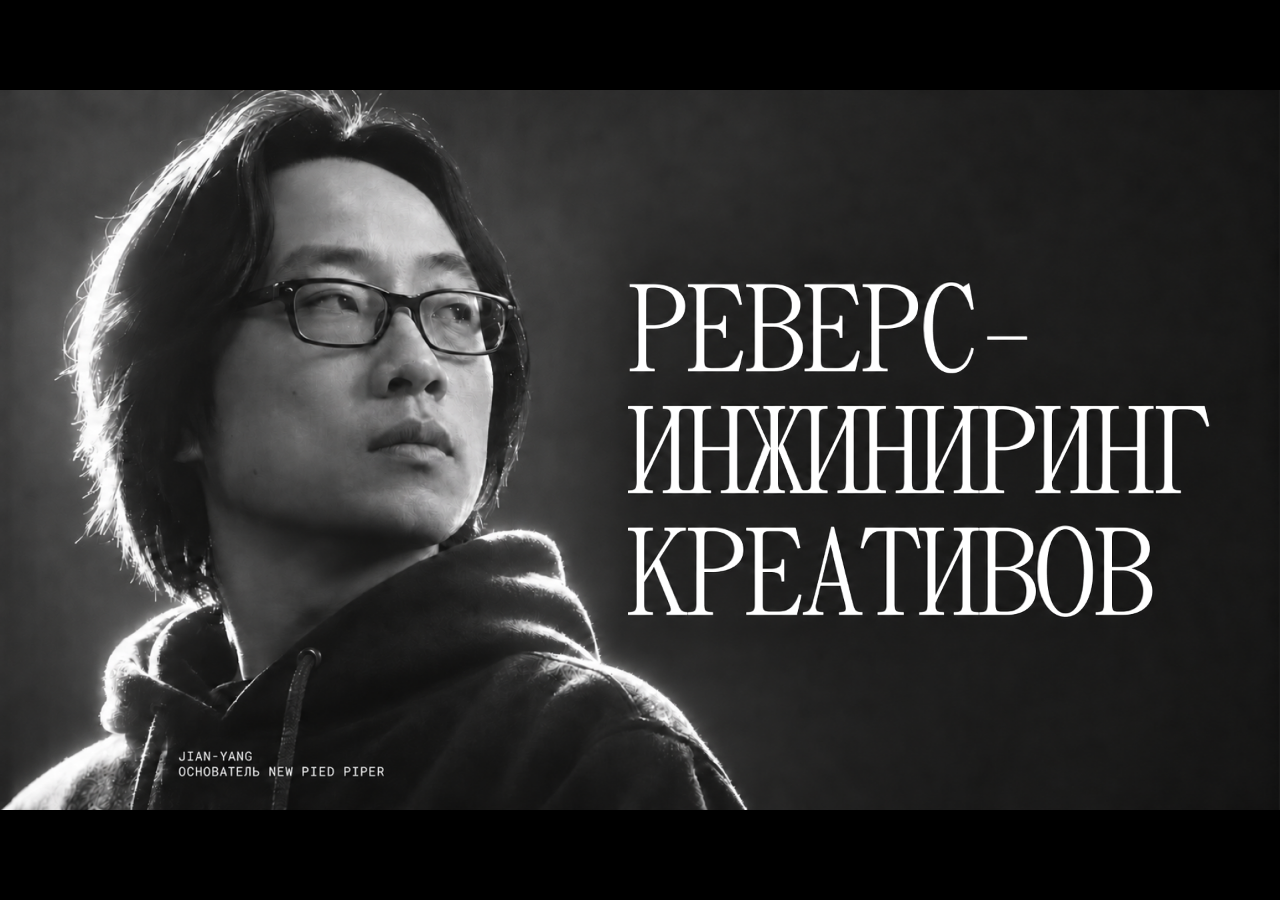
==== index.html @ 2f1d5220 "Publish Citydrive presentation" ====
<!doctype html>
<html lang="ru">
<head>
  <meta charset="utf-8">
  <meta name="viewport" content="width=device-width, initial-scale=1">
  <title>Реверс-инжиниринг креативов</title>
  <link rel="icon" href="data:,">
  <link rel="stylesheet" href="presentation.css?v=25">
  <link rel="stylesheet" href="intro.css?v=13">
  <link rel="stylesheet" href="assets/slide-10/vin-preview.css?v=5">
  <script defer src="slides.js?v=34"></script>
  <script defer src="assets/slide-10/gsap.min.js"></script>
  <script defer src="assets/slide-10/number-help-scene.js"></script>
  <script defer src="assets/slide-10/vin-preview.js?v=3"></script>
  <script defer src="assets/airbnb-storyboard/storyboard.js"></script>
  <script defer src="intro.js?v=9"></script>
  <script defer src="presentation.js?v=11"></script>
</head>
<body>
  <main id="presentation" aria-label="Презентация">
    <div id="frame">
      <section id="slide" aria-label="Слайд" tabindex="-1">
        <div id="camera">
          <img id="poster" alt="" draggable="false">
          <div id="media"></div>
          <div id="links"></div>
          <div id="build-content"></div>
        </div>
      </section>
    </div>
  </main>
  <template id="intro-badge-slide">
    <img class="intro-badge" src="assets/slide-02/badge.png" alt="Бейдж Никиты Мосолова" width="850" height="1080" draggable="false">
    <div class="intro-photo">
      <img src="assets/slide-02/zoomlion-exhibition.png" alt="Экскаватор Zoomlion на выставке" width="1138" height="817" draggable="false">
    </div>
  </template>
  <template id="intro-tools-slide">
    <div class="intro-tools">
      <button class="intro-tool intro-tool-stiletto" type="button" aria-label="Прокрутить иконку Stiletto">
        <span class="intro-tool-view" aria-hidden="true"><span class="intro-tool-art"></span></span>
        <span class="intro-tool-label">STILETTO</span>
      </button>
      <button class="intro-tool intro-tool-editor" type="button" aria-label="Прокрутить иконку Avito Editor">
        <span class="intro-tool-view" aria-hidden="true"><span class="intro-tool-art"></span></span>
        <span class="intro-tool-label">AVITO EDITOR</span>
      </button>
      <button class="intro-tool intro-tool-remark" type="button" aria-label="Прокрутить иконку Remark">
        <span class="intro-tool-view" aria-hidden="true"><span class="intro-tool-art"></span></span>
        <span class="intro-tool-label">REMARK</span>
      </button>
      <button class="intro-tool intro-tool-mayonnaise" type="button" aria-label="Прокрутить иконку «Майонез»">
        <span class="intro-tool-view" aria-hidden="true"><span class="intro-tool-art"></span></span>
        <span class="intro-tool-label">МАЙОНЕЗ</span>
      </button>
    </div>
  </template>
  <template id="intro-recording-slide">
    <div class="intro-window">
      <div class="intro-window-bar" aria-hidden="true"></div>
      <video class="intro-recording" muted playsinline preload="auto" disablepictureinpicture aria-hidden="true"></video>
    </div>
  </template>
  <template id="intro-parts-slide">
    <div class="intro-window">
      <div class="intro-window-bar" aria-hidden="true"></div>
      <div class="intro-parts-scroll" tabindex="0" role="region" aria-label="Разборка экскаватора при прокрутке">
        <div class="intro-parts-stage">
          <header class="intro-parts-copy">
            <div class="intro-comtrans-logo" role="img" aria-label="Авито Спецтехника">
              <img class="intro-avito-mark" src="assets/slide-05/avito-mark.svg" alt="">
              <div>
                <img class="intro-avito-word" src="assets/slide-05/avito-word.svg" alt="">
                <img class="intro-comtrans-word" src="assets/slide-05/comtrans-word.svg" alt="">
              </div>
            </div>
            <h1>Разбираем<br>по&nbsp;винтикам</h1>
            <p>Чтобы найти отличные и&nbsp;хорошие<br>модели спецтехники</p>
          </header>
          <div class="intro-parts-frames">
            <img src="assets/slide-05/frames/000.webp" alt="" draggable="false">
            <canvas aria-hidden="true"></canvas>
          </div>
        </div>
        <section class="intro-parts-details" aria-labelledby="intro-parts-details-title">
          <h2 id="intro-parts-details-title">Что внутри оценки</h2>
          <div class="intro-parts-cards">
            <article>
              <span class="intro-parts-icon"><img src="assets/slide-05/reliability.svg" alt=""></span>
              <h3>Надёжность и&nbsp;ресурс</h3>
              <p>Ресурс узлов, наработка между отказами, дефекты и&nbsp;отзывные кампании</p>
            </article>
            <article>
              <span class="intro-parts-icon"><img src="assets/slide-05/technology.svg" alt=""></span>
              <h3>Технологии и&nbsp;оснащение</h3>
              <p>Мониторинг, диагностика, онлайн-каталоги и&nbsp;цифровые сервисы</p>
            </article>
            <article>
              <span class="intro-parts-icon"><img src="assets/slide-05/service.svg" alt=""></span>
              <h3>Сервис и&nbsp;запчасти</h3>
              <p>Гарантия, сервисные точки, сроки поставки расходников и&nbsp;ключевых узлов</p>
            </article>
          </div>
        </section>
      </div>
    </div>
  </template>
  <template id="truck-magic-transition">
    <div class="truck-magic" data-slide-transition aria-hidden="true">
      <img class="truck-magic-before" data-transition-before alt="">
      <div class="truck-magic-flash"></div>
      <div class="truck-magic-glow"></div>
      <svg class="truck-magic-sky" viewBox="0 0 1920 1080" fill="none">
        <defs>
          <mask id="truck-rainbow-mask" maskUnits="userSpaceOnUse" x="-128" y="0" width="2300" height="1080">
            <path class="truck-magic-draw" d="M-120 706C383 162 1253 4 2010 309" pathLength="1" stroke="#fff" stroke-width="108"/>
          </mask>
          <path id="truck-magic-star" d="M0-18Q2-3 18 0Q2 3 0 18Q-2 3-18 0Q-2-3 0-18Z" fill="currentColor"/>
          <path id="truck-magic-confetti" d="M-4-12Q3-8 6-9L4 12Q-2 10-6 11Z" fill="currentColor"/>
          <g id="truck-magic-bug">
            <ellipse cy="2" rx="10" ry="13" fill="#f32b56" stroke="#fda2b0" stroke-width="1.4"/>
            <path d="M-6-9a6 6 0 0 1 12 0m-6 0v24" stroke="#241326" stroke-width="2" fill="#241326"/>
            <path d="M-5-1h.1m9 0h.1m-8 6h.1m7 0h.1m-6 5h.1m5 0h.1" stroke="#241326" stroke-width="3" stroke-linecap="round"/>
          </g>
        </defs>
        <g class="truck-magic-ribbon" mask="url(#truck-rainbow-mask)" stroke-width="12">
          <path d="M-120 680C383 136 1253 -22 2010 283" stroke="#ff6696"/>
          <path d="M-120 689C383 145 1253 -13 2010 292" stroke="#ffab61"/>
          <path d="M-120 698C383 154 1253 -4 2010 301" stroke="#ffe78c"/>
          <path d="M-120 707C383 163 1253 5 2010 310" stroke="#9defa1"/>
          <path d="M-120 716C383 172 1253 14 2010 319" stroke="#78d9ff"/>
          <path d="M-120 725C383 181 1253 23 2010 328" stroke="#a8a4ff"/>
          <path d="M-120 734C383 190 1253 32 2010 337" stroke="#e3a3fc"/>
        </g>
        <g class="truck-magic-pony">
          <g transform="scale(1.55)">
          <path d="M-22 2Q-50-14-42 7Q-35 20-23 13" stroke="#a999ff" stroke-width="8" stroke-linecap="round"/>
          <path d="M-21 19l-8 15m20-16 2 15m15-17 13 15m0-16 15 8" stroke="#f6daff" stroke-width="6" stroke-linecap="round"/>
          <path d="M-28 5Q-25-8-8-7L6-8 12-22 12-36 21-28 29-29 42-16 38-8 24-9 19 10Q11 25-11 23Q-29 21-28 5Z" fill="#f6daff"/>
          <path d="M15-27Q3-27 3-12Q6-11-3-2Q10-4 12-16Z" fill="#a999ff"/>
          <circle cx="28" cy="-20" r="2.5" fill="#493256"/>
          </g>
        </g>
        <g class="truck-magic-particles"></g>
      </svg>
    </div>
  </template>
  <template id="meme-transition">
    <div class="meme-transition" data-slide-transition aria-hidden="true">
      <img class="meme-transition-before" data-transition-before alt="">
      <div class="meme-transition-flare"></div>
      <div class="meme-transition-stickers"></div>
    </div>
  </template>
  <template id="strike-transition">
    <div class="strike-transition" data-slide-transition aria-hidden="true">
      <img class="strike-transition-before" data-transition-before alt="">
    </div>
  </template>
  <template id="cover-credit-slide">
    <div class="cover-credit-punctuation" aria-hidden="true"></div>
  </template>
  <template id="reverse-engineering-slide">
    <section class="reverse-engineering">
      <h1>Реверс-<br>инжиниринг</h1>
      <p class="reverse-engineering-term"><span class="typographic-symbol">[</span>Обратная разработка<span class="typographic-symbol">]</span></p>
      <p>Разбор готового решения для&nbsp;понимания<br>его устройства и&nbsp;принципов работы</p>
    </section>
  </template>
  <template id="outsourcing-highlight-slide">
    <h1 class="outsourcing-highlight">
      <span>Не&nbsp;передавайте<br>мышление</span>
      <strong>на&nbsp;аутсорс</strong>
    </h1>
  </template>
  <template id="look-with-your-eyes-slide">
    <section class="eye-gaze">
      <h1>Ищите глазами</h1>
      <div class="eye-gaze-pair" aria-hidden="true">
        <div class="eye-gaze-eye"><span class="eye-gaze-iris"></span></div>
        <div class="eye-gaze-eye"><span class="eye-gaze-iris"></span></div>
      </div>
    </section>
  </template>
  <template id="mcp-breakdown-slide">
    <dl class="breakdown-copy mcp-breakdown-copy">
      <div>
        <dt>Поворот</dt>
        <dd>Белая карточка профиля разворачивается вокруг вертикальной оси, открывая цветную сторону.</dd>
      </div>
      <div>
        <dt>Перелив</dt>
        <dd>По&nbsp;цветной стороне проходит голографический блик. Под&nbsp;ним проступает защитный узор, а&nbsp;портрет меняет оттенок.</dd>
      </div>
      <div>
        <dt>Сдвиг</dt>
        <dd>По&nbsp;нажатию открывается экран проверки, и&nbsp;бейдж становится большой карточкой в&nbsp;верхней части экрана.</dd>
      </div>
      <div>
        <dt>Плавная смена текста</dt>
        <dd>Список под&nbsp;карточкой размывается и&nbsp;исчезает. На&nbsp;его месте появляется пояснение о&nbsp;проверке личности.</dd>
      </div>
      <div>
        <dt>Параллакс</dt>
        <dd>При&nbsp;наклоне карты блик смещается по&nbsp;её поверхности. За&nbsp;счёт этого карта выглядит объёмной.</dd>
      </div>
      <div>
        <dt>Характер движения</dt>
        <dd>По&nbsp;оценке 60fps, движение замедляется к&nbsp;концу и&nbsp;слегка пружинит. В&nbsp;описании также сказано, что карта реагирует на&nbsp;наклон телефона. По&nbsp;записи видно движение, а&nbsp;его связь с&nbsp;гироскопом не&nbsp;подтверждена.</dd>
      </div>
    </dl>
    <figure class="mcp-breakdown-preview">
      <video src="assets/ideas-references/airbnb-verification.mp4" poster="assets/ideas-references/airbnb-verification-poster.jpg"
        width="800" height="800" muted playsinline preload="auto" disablepictureinpicture aria-label="Анимация карточки верификации Airbnb"></video>
      <figcaption>MCP</figcaption>
    </figure>
  </template>
  <template id="airbnb-storyboard-slide">
    <section class="frame-storyboard" aria-label="Покадровый разбор переворота карточки Airbnb">
      <div class="frame-storyboard-scroll" tabindex="0">
        <div class="frame-storyboard-surface">
          <img src="assets/airbnb-storyboard/overview.png" width="1704" height="1390"
            alt="20 ключевых кадров в трёх разделах: переворот и смена текста, два прохода голографии, возврат в профиль">
        </div>
      </div>
      <dialog class="frame-detail" aria-labelledby="frame-detail-title">
        <div class="frame-detail-card">
          <img alt="Крупный план выбранного кадра" width="960" height="960">
          <div class="frame-detail-copy">
            <p class="frame-detail-stage"></p>
            <p class="frame-detail-timing"></p>
            <h2 id="frame-detail-title"></h2>
          </div>
          <button type="button" aria-label="Закрыть кадр" autofocus>×</button>
        </div>
      </dialog>
    </section>
  </template>
  <template id="reference-takeaway-slide">
    <section class="reference-takeaway">
      <h1>Codex не&nbsp;понимает,<br>что тебе нужно</h1>
      <p>Нерелевантные примеры из&nbsp;Mobbin<br>при&nbsp;поиске рефов</p>
    </section>
  </template>
  <template id="pinned-context-transfer-slide">
    <div class="pinned-transfer" role="img" aria-label="Файл context.md переносится из рабочих задач Авито в Анимашки">
      <span class="pinned-transfer-origin" aria-hidden="true"></span>
      <span class="pinned-transfer-target" aria-hidden="true"></span>
      <span class="pinned-transfer-flight" aria-hidden="true"><i></i>context.md</span>
      <span class="pinned-transfer-file" aria-hidden="true"><i></i>context.md</span>
    </div>
  </template>
  <template id="context-pillars-slide">
    <div class="context-pillars">
      <section class="context-pillar" data-reveal-step="1" hidden style="--pillar-x: -224px; --pillar-y: 307px; --crop-width: 688px; --sprite-size: 1680px; --sprite-x: 0px; --label-x: 43px; --label-y: 340px; --label-width: 327px; --impact-x: 204px; --stone-color: #a5c2b0">
        <div class="context-pillar-art">
          <div class="context-pillar-crop"><img src="assets/context-pillars/columns.png" alt=""></div>
          <h2>Что<br>делаем</h2>
        </div>
        <div class="context-pillar-debris" aria-hidden="true"></div>
      </section>
      <section class="context-pillar" data-reveal-step="2" hidden style="--pillar-x: 343px; --pillar-y: 0px; --crop-width: 413px; --sprite-size: 1970px; --sprite-x: -1243px; --label-x: 343px; --label-y: 124px; --label-width: 413px; --impact-x: 548px; --stone-color: #91b9d6">
        <div class="context-pillar-art">
          <div class="context-pillar-crop"><img src="assets/context-pillars/columns.png" alt=""></div>
          <h2>Сценарий</h2>
        </div>
        <div class="context-pillar-debris" aria-hidden="true"></div>
      </section>
      <section class="context-pillar" data-reveal-step="3" hidden style="--pillar-x: 674px; --pillar-y: 232px; --crop-width: 453px; --sprite-size: 1696px; --sprite-x: -622px; --label-x: 722px; --label-y: 234px; --label-width: 449px; --impact-x: 944px; --stone-color: #abadb3">
        <div class="context-pillar-art">
          <div class="context-pillar-crop"><img src="assets/context-pillars/columns.png" alt=""></div>
          <h2>Зачем</h2>
        </div>
        <div class="context-pillar-debris" aria-hidden="true"></div>
      </section>
      <section class="context-pillar" data-reveal-step="4" hidden style="--pillar-x: 1180px; --pillar-y: 31px; --crop-width: 413px; --sprite-size: 1970px; --sprite-x: -1243px; --label-x: 1171px; --label-y: 155px; --label-width: 449px; --impact-x: 1384px; --stone-color: #91b9d6">
        <div class="context-pillar-art">
          <div class="context-pillar-crop"><img src="assets/context-pillars/columns.png" alt=""></div>
          <h2>Для кого</h2>
        </div>
        <div class="context-pillar-debris" aria-hidden="true"></div>
      </section>
      <section class="context-pillar" data-reveal-step="5" hidden style="--pillar-x: 1276px; --pillar-y: 400px; --crop-width: 688px; --sprite-size: 1680px; --sprite-x: 0px; --label-x: 1543px; --label-y: 489px; --label-width: 327px; --impact-x: 1700px; --stone-color: #a5c2b0">
        <div class="context-pillar-art">
          <div class="context-pillar-crop"><img src="assets/context-pillars/columns.png" alt=""></div>
          <h2 class="context-pillar-long-label">Ограничения</h2>
        </div>
        <div class="context-pillar-debris" aria-hidden="true"></div>
      </section>
    </div>
  </template>
  <template id="idea-pillars-slide">
    <div class="context-pillars">
      <section class="context-pillar" data-reveal-step="1" hidden style="--pillar-x: -184px; --pillar-y: 307px; --crop-width: 688px; --sprite-size: 1680px; --sprite-x: 0px; --label-x: 24px; --label-y: 328px; --label-width: 432px; --impact-x: 240px; --stone-color: #a5c2b0">
        <div class="context-pillar-art">
          <div class="context-pillar-crop"><img src="assets/context-pillars/columns.png" alt=""></div>
          <h2>Главная<br>идея</h2>
        </div>
        <div class="context-pillar-debris" aria-hidden="true"></div>
      </section>
      <section class="context-pillar" data-reveal-step="2" hidden style="--pillar-x: 516px; --pillar-y: 95px; --crop-width: 413px; --sprite-size: 1970px; --sprite-x: -1243px; --label-x: 504px; --label-y: 128px; --label-width: 432px; --impact-x: 720px; --stone-color: #91b9d6">
        <div class="context-pillar-art">
          <div class="context-pillar-crop"><img src="assets/context-pillars/columns.png" alt=""></div>
          <h2>Место<br>и&nbsp;сценарий</h2>
        </div>
        <div class="context-pillar-debris" aria-hidden="true"></div>
      </section>
      <section class="context-pillar" data-reveal-step="3" hidden style="--pillar-x: 926px; --pillar-y: 296px; --crop-width: 453px; --sprite-size: 1696px; --sprite-x: -622px; --label-x: 984px; --label-y: 220px; --label-width: 432px; --impact-x: 1200px; --stone-color: #abadb3">
        <div class="context-pillar-art">
          <div class="context-pillar-crop"><img src="assets/context-pillars/columns.png" alt=""></div>
          <h2>Визуальная<br>метафора</h2>
        </div>
        <div class="context-pillar-debris" aria-hidden="true"></div>
      </section>
      <section class="context-pillar" data-reveal-step="4" hidden style="--pillar-x: 1256px; --pillar-y: 110px; --crop-width: 688px; --sprite-size: 1680px; --sprite-x: 0px; --label-x: 1464px; --label-y: 196px; --label-width: 432px; --impact-x: 1680px; --stone-color: #a5c2b0">
        <div class="context-pillar-art">
          <div class="context-pillar-crop"><img src="assets/context-pillars/columns.png" alt=""></div>
          <h2>Где искать</h2>
        </div>
        <div class="context-pillar-debris" aria-hidden="true"></div>
      </section>
    </div>
  </template>
  <template id="approach-slide">
    <div class="approach">
      <div class="approach-line" aria-hidden="true"></div>
      <ol class="approach-steps">
        <li>
          <h2>Контекст</h2>
          <p>Понять задачу автора, аудиторию и&nbsp;условия</p>
        </li>
        <li>
          <h2>Приём</h2>
          <p>Разобрать устройство решения и&nbsp;связи между&nbsp;частями</p>
        </li>
        <li>
          <h2>Переосмысление</h2>
          <p>Применить приём к&nbsp;своей задаче и&nbsp;добавить свой смысл</p>
        </li>
        <li>
          <h2>Сборка</h2>
          <p>Собрать свою версию и&nbsp;проверить результат</p>
        </li>
      </ol>
      <img class="approach-car" src="assets/slide-09/byd.png" alt="Красный BYD F3" width="665" height="443" draggable="false">
    </div>
  </template>
  <template id="creative-letter-slide">
    <h1 class="creative-letter-title" aria-label="Реверс-инжиниринг креативов">
      <span class="creative-letter-lead" aria-hidden="true">Реверс-инжиниринг</span>
      <span class="creative-letter-word" aria-hidden="true">
        <span class="creative-letter" style="--index: 0; --accent: #baa4f1"><span class="creative-letter-turn" data-letter="К"></span></span>
        <span class="creative-letter" style="--index: 1; --accent: #9addf0"><span class="creative-letter-turn" data-letter="Р"></span></span>
        <span class="creative-letter" style="--index: 2; --accent: #f4eddf"><span class="creative-letter-turn" data-letter="Е"></span></span>
        <span class="creative-letter" style="--index: 3; --accent: #f69b8e"><span class="creative-letter-turn" data-letter="А"></span></span>
        <span class="creative-letter" style="--index: 4; --accent: #cbdbab"><span class="creative-letter-turn" data-letter="Т"></span></span>
        <span class="creative-letter" style="--index: 5; --accent: #c0aaf3"><span class="creative-letter-turn" data-letter="И"></span></span>
        <span class="creative-letter" style="--index: 6; --accent: #7be1e1"><span class="creative-letter-turn" data-letter="В"></span></span>
        <span class="creative-letter" style="--index: 7; --accent: #f5d5a5"><span class="creative-letter-turn" data-letter="О"></span></span>
        <span class="creative-letter" style="--index: 8; --accent: #f487a4"><span class="creative-letter-turn" data-letter="В"></span></span>
      </span>
    </h1>
  </template>
  <template id="animation-flow-slide">
    <div class="animation-flow">
      <div class="approach-line flow-line-top" aria-hidden="true"></div>
      <ol class="approach-steps flow-top">
        <li><h2>Контекст</h2><p>Передаём задачу, материалы, ТТ<br>и&nbsp;место в&nbsp;сценарии</p></li>
        <li><h2>Идея и рефы</h2><p>Определяем главную мысль и&nbsp;ищем метафору,<br>которая её передаст</p></li>
        <li><h2>Визуализация</h2><p>Разбираем движение, выбираем приёмы и&nbsp;собираем превью</p></li>
      </ol>
      <div class="approach-line flow-line-bottom" aria-hidden="true"></div>
      <ol class="approach-steps flow-bottom" start="4">
        <li><h2>Итерации</h2><p>Называем вещи своими именами при&nbsp;правках</p></li>
        <li><h2>Передача в разработку</h2><p>Готовим нужный формат,<br>проверяем и&nbsp;заливаем</p></li>
      </ol>
      <div class="flow-vin-slot" data-vin-slot></div>
    </div>
  </template>
  <template id="vin-comparison-slide">
    <div class="vin-comparison">
      <div class="vin-comparison-panel vin-comparison-reference">
        <video src="assets/vin-comparison/reference.mp4" poster="assets/vin-comparison/reference-poster.jpg" muted playsinline preload="auto" disablepictureinpicture aria-label="Референс с 60fps, активация карты"></video>
        <button class="vin-comparison-replay" type="button" data-comparison-replay="reference" aria-label="Повторить референс"></button>
      </div>
      <div class="vin-comparison-panel vin-comparison-rebuild">
        <button class="vin-comparison-replay" type="button" data-comparison-replay="vin" aria-label="Повторить VIN-анимацию"></button>
        <div class="vin-comparison-vin" data-vin-slot>
          <img class="vin-comparison-still" src="assets/vin-comparison/rebuild-still.png" alt="Мокап интерфейса «Где найти номер»">
        </div>
      </div>
      <p class="vin-comparison-label vin-comparison-label-reference">Реф</p>
      <p class="vin-comparison-label vin-comparison-label-rebuild">Реверс-пересборка</p>
    </div>
  </template>
  <template id="ideas-reference-slide">
    <div class="ideas-reference-board">
      <img class="ideas-reference-overview" src="assets/ideas-references/overview.png" alt="Четыре блока референсов: анимация, звуки и хаптики, скролл, пасхалки">
      <section class="ideas-reference-animation" style="--block-x: 216" aria-labelledby="ideas-animation-title">
        <header>
          <h2 id="ideas-animation-title">Анимация</h2>
          <p>Переворот документа, зум к&nbsp;номеру и&nbsp;подсветка зон</p>
        </header>
        <ul class="ideas-animation-cards">
          <li class="ideas-animation-card">
            <img class="ideas-animation-preview" src="assets/ideas-references/plasma-visa.png" alt="Карта Plasma Visa на экране активации">
            <h3>Plasma Visa · Активация карты</h3>
            <p>Переворот и&nbsp;блик на&nbsp;карте.</p>
          </li>
          <li class="ideas-animation-card">
            <svg class="ideas-animation-preview" viewBox="0 0 560 560" aria-hidden="true">
              <svg width="560" height="560" viewBox="104 200 560 560" overflow="hidden">
                <image href="assets/ideas-references/animation.png" width="1379" height="2397"></image>
              </svg>
            </svg>
            <h3>LEGO · Где искать номер</h3>
            <p>Рамка показывает номер на&nbsp;упаковке.</p>
          </li>
          <li class="ideas-animation-card">
            <svg class="ideas-animation-preview" viewBox="0 0 560 560" aria-hidden="true">
              <svg width="560" height="560" viewBox="712 200 560 560" overflow="hidden">
                <image href="assets/ideas-references/animation.png" width="1379" height="2397"></image>
              </svg>
            </svg>
            <h3>IntoWallet · Световой фокус</h3>
            <p>Маска выделяет одну область карточки.</p>
          </li>
          <li class="ideas-animation-card">
            <svg class="ideas-animation-preview" viewBox="0 0 560 560" aria-hidden="true">
              <svg width="560" height="560" viewBox="104 908 560 560" overflow="hidden">
                <image href="assets/ideas-references/animation.png" width="1379" height="2397"></image>
              </svg>
            </svg>
            <h3>Airbnb · Скан документа</h3>
            <p>Наклон и&nbsp;перелив показывают материал.</p>
          </li>
          <li class="ideas-animation-card">
            <svg class="ideas-animation-preview" viewBox="0 0 560 560" aria-hidden="true">
              <svg width="560" height="560" viewBox="712 908 560 560" overflow="hidden">
                <image href="assets/ideas-references/animation.png" width="1379" height="2397"></image>
              </svg>
            </svg>
            <h3>!Camera · Зум по вкладкам</h3>
            <p>Камера приближает детали 3D-объекта.</p>
          </li>
          <li class="ideas-animation-card">
            <svg class="ideas-animation-preview" viewBox="0 0 560 560" aria-hidden="true">
              <svg width="560" height="560" viewBox="104 1616 560 560" overflow="hidden">
                <image href="assets/ideas-references/animation.png" width="1379" height="2397"></image>
              </svg>
            </svg>
            <h3>Mileways · Переворот</h3>
            <p>Билет поворачивается вокруг оси.</p>
          </li>
          <li class="ideas-animation-card">
            <svg class="ideas-animation-preview" viewBox="0 0 560 560" aria-hidden="true">
              <svg width="560" height="560" viewBox="712 1616 560 560" overflow="hidden">
                <image href="assets/ideas-references/animation.png" width="1379" height="2397"></image>
              </svg>
            </svg>
            <h3>Waymo · Волна вокруг авто</h3>
            <p>Импульс привлекает взгляд к&nbsp;машине.</p>
          </li>
        </ul>
      </section>
      <div class="ideas-reference-detail" data-reference-block="haptics" style="--block-x: 1635" aria-hidden="true">
        <img src="assets/ideas-references/haptics.png" alt="">
      </div>
      <div class="ideas-reference-detail" data-reference-block="scroll" style="--block-x: 3054" aria-hidden="true">
        <img src="assets/ideas-references/scroll.png" alt="">
      </div>
      <div class="ideas-reference-detail" data-reference-block="easter-eggs" style="--block-x: 4473" aria-hidden="true">
        <img src="assets/ideas-references/easter-eggs.png" alt="">
      </div>
    </div>
  </template>
  <template id="airbnb-reference-slide">
    <section class="airbnb-reference" aria-label="Референс Airbnb на 60fps">
      <h1>60fps.design</h1>
      <div class="airbnb-reference-window">
        <img class="airbnb-reference-header" src="assets/ideas-references/airbnb-60fps-header.jpg?v=2" alt="">
        <figure class="airbnb-reference-shot">
          <video src="assets/ideas-references/airbnb-verification.mp4" poster="assets/ideas-references/airbnb-verification-poster.jpg"
            width="800" height="800" muted playsinline preload="auto" disablepictureinpicture aria-label="Анимация карты верификации Airbnb"></video>
          <span class="airbnb-reference-copy-link" lang="en">Copy link</span>
          <span class="airbnb-reference-copy-prompt" lang="en">Copy prompt</span>
        </figure>
      </div>
    </section>
  </template>
  <template id="foundation-examples-slide">
    <h1 class="foundation-title">Брать за&nbsp;основу то,<br>что уже есть</h1>
    <div class="foundation-examples">
      <figure>
        <div class="foundation-example">
          <video src="assets/ideas-references/airbnb-verification.mp4" poster="assets/ideas-references/airbnb-verification-poster.jpg"
            muted playsinline preload="auto" disablepictureinpicture aria-label="Референс Airbnb"></video>
        </div>
      </figure>
      <figure>
        <div class="foundation-example foundation-vin-slot" data-vin-slot></div>
      </figure>
    </div>
  </template>
  <template id="resource-board-slide">
    <div class="resource-board">
      <header class="resource-board-title" data-resource-focus="">
        <h1>Где смотреть анимации</h1>
      </header>
    </div>
  </template>
  <template id="telegram-qr-slide">
    <section class="telegram-qr" aria-labelledby="telegram-qr-title">
      <h1 id="telegram-qr-title">Бот с&nbsp;материалами и&nbsp;ссылками</h1>
      <a class="qr-card" href="https://t.me/Save_mosolov_links_bot" target="_blank" rel="noopener noreferrer" aria-label="Бот с материалами в Telegram">
        <span class="qr-card-code"><img src="assets/telegram-qr/contacts-bot.png" alt="" width="520" height="520"></span>
      </a>
    </section>
  </template>
  <template id="codex-window-slide">
    <section class="codex-window" aria-label="Плеер анимации в приложении Codex">
      <header class="codex-window-title">
        <span class="codex-window-lights" aria-hidden="true"><i></i><i></i><i></i></span>
        Codex
      </header>
      <div class="codex-window-capture">
        <img src="assets/slides/5462-135.png" alt="Чат Codex слева, список версий и плеер VIN справа">
      </div>
    </section>
  </template>
  <template id="iteration-count-slide">
    <div class="iteration-count" role="img" aria-label="47 итераций">
      <div class="iteration-count-reel" aria-hidden="true"></div>
    </div>
  </template>
  <template id="iteration-prompt-slide">
    <div class="iteration-example">
      <div class="iteration-meme" aria-hidden="true"></div>
      <div class="iteration-input">
        <p aria-hidden="true"><span class="iteration-typed-text"></span><span class="iteration-caret"></span></p>
      </div>
    </div>
  </template>
  <template id="thinking-film-slide">
    <div class="thinking-film" aria-hidden="true">
      <div class="thinking-film-track">
        <div class="thinking-film-group"><i></i><i></i><i></i></div>
        <div class="thinking-film-group"><i></i><i></i><i></i></div>
        <div class="thinking-film-group"><i></i><i></i><i></i></div>
      </div>
    </div>
  </template>
  <template id="contacts-slide">
    <section class="contacts-qr" aria-label="Канал и бот в Telegram">
      <a class="qr-card" href="https://clck.ru/3MMG27" target="_blank" rel="noopener noreferrer">
        <span class="qr-card-code"><img src="assets/telegram-qr/contacts-channel.png" alt="" width="520" height="520"></span>
        <span>Уютный ТГ</span>
      </a>
      <a class="qr-card" href="https://t.me/Save_mosolov_links_bot" target="_blank" rel="noopener noreferrer">
        <span class="qr-card-code"><img src="assets/telegram-qr/contacts-bot.png" alt="" width="520" height="520"></span>
        <span>Бот с&nbsp;материалами</span>
      </a>
    </section>
  </template>
  <template id="vin-player-slide">
    <iframe class="deck-vin-player" src="assets/vin-player/index.html?view=deck&amp;v=3" title="Интерактивный плеер VIN"></iframe>
  </template>
  <template id="motion-dictionary-slide">
    <iframe class="deck-motion-dictionary" src="assets/motion-dictionary/index.html?v=4&amp;view=deck&amp;autoscroll=0" title="Словарь движений" allow="clipboard-write"></iframe>
  </template>
  <template id="deck-vin-phone">
    <section class="deck-vin" aria-label="Демо поиска VIN и номеров автомобиля">
      <div class="vin-preview-hardware" aria-hidden="true">
        <span></span><span></span><span></span><span></span>
      </div>
      <div class="vin-preview-screen">
        <div class="vin-preview-status" aria-hidden="true">
          <img src="assets/slide-10/status.svg" alt="">
        </div>
        <section class="vin-preview-sheet" aria-label="Где найти номер">
          <div class="vin-preview-grip" aria-hidden="true"></div>
          <div class="vin-preview-content">
            <h2>Где найти номер</h2>
            <div class="vin-preview-numbers" role="group" aria-label="Вид номера">
              <button type="button" data-number="vin" aria-pressed="true">VIN</button>
              <button type="button" data-number="body" aria-pressed="false">Номер кузова</button>
              <button type="button" data-number="frame" aria-pressed="false">Номер шасси</button>
            </div>
            <div class="vin-preview-animation">
              <div class="vin-preview-motion"></div>
              <div class="vin-preview-sources" role="group" aria-label="Где искать номер">
                <button type="button" data-source="document" aria-label="В документах" aria-pressed="true"><img src="assets/slide-10/document.svg" alt=""></button>
                <button type="button" data-source="vehicle" aria-label="На автомобиле" aria-pressed="false"><img src="assets/slide-10/vehicle.svg" alt=""></button>
              </div>
            </div>
          </div>
        </section>
      </div>
    </section>
  </template>
  <div id="status" class="sr-only" role="status"></div>
  <noscript>Включите JavaScript, чтобы листать слайды.</noscript>
</body>
</html>
---- presentation.css ----
* { box-sizing: border-box; }

html, body {
  margin: 0;
  width: 100%;
  height: 100%;
  overflow: hidden;
  background: #000;
}

#presentation {
  position: fixed;
  inset: 0;
  display: grid;
  place-items: center;
}

#frame { position: relative; }

#slide {
  position: absolute;
  inset: 0 auto auto 0;
  transform-origin: top left;
  overflow: hidden;
}

#camera, #poster, #media, #links, #build-content {
  position: absolute;
  inset: 0;
  width: 100%;
  height: 100%;
}

#camera {
  transform-origin: top left;
  transform: translate(0, 0) scale(1);
}

#camera.camera-moving {
  transition: transform 560ms cubic-bezier(.22, .75, .22, 1);
}

@font-face {
  font-family: "Deck Aeroport Mono";
  src: url("assets/slide-09/aeroport-mono.woff2") format("woff2");
  font-weight: 400;
  font-display: swap;
}

.approach {
  position: absolute;
  inset: 0 auto auto 0;
  width: 2503px;
  height: 1080px;
  color: #fff;
  font: 32px / 40px "Deck Aeroport Mono", monospace;
  text-transform: uppercase;
}

.approach-line {
  position: absolute;
  top: 404px;
  left: 132px;
  width: 1854px;
  height: 2px;
  background: #5b5b5a;
}

.approach-steps {
  position: absolute;
  top: 389px;
  left: 116px;
  display: grid;
  grid-template-columns: repeat(4, 360px);
  gap: 100px;
  margin: 0;
  padding: 0;
  list-style: none;
}

.approach-steps li {
  position: relative;
  padding-top: 72px;
}

.approach-steps li::before {
  position: absolute;
  top: 0;
  left: 0;
  width: 32px;
  height: 32px;
  background: #5b5b5a;
  content: "";
}

.approach-steps h2 {
  margin: 0 0 30px;
  color: rgb(255 255 255 / 60%);
  font: inherit;
}

.approach-steps p { margin: 0; }

.approach-car {
  position: absolute;
  top: 239px;
  left: 1856px;
  display: block;
  object-fit: cover;
}

.ideas-reference-board {
  position: absolute;
  top: 173px;
  left: 101px;
  width: 1717px;
  height: 805px;
}

.ideas-reference-overview {
  width: 100%;
  height: 100%;
  display: block;
  object-fit: cover;
}

.ideas-reference-detail,
.ideas-reference-animation {
  position: absolute;
  top: calc(261 / 2839 * 100%);
  left: calc(var(--block-x) / 6060 * 100%);
  width: calc(1299 / 6060 * 100%);
  height: calc(2317 / 2839 * 100%);
  overflow: hidden;
}

.ideas-reference-detail { opacity: 0; }

.ideas-reference-detail img {
  /* Figma exports each section with 40 px of canvas on every side. */
  position: absolute;
  top: calc(-40 / 2317 * 100%);
  left: calc(-40 / 1299 * 100%);
  width: calc(1379 / 1299 * 100%);
  height: calc(2397 / 2317 * 100%);
}

.ideas-reference-animation {
  display: flex;
  flex-direction: column;
  gap: 8px;
  padding: 16px;
  background: #414141;
  color: #f4f4f4;
  font: 10px / 12px "Deck Golos Text", sans-serif;
}

.ideas-reference-animation h2 {
  margin: 0;
  font-size: 16px;
  line-height: 20px;
}

.ideas-reference-animation p { margin: 0; color: #d1d1d1; }

.ideas-animation-cards {
  display: grid;
  flex: 1;
  min-height: 0;
  grid-template-columns: repeat(2, minmax(0, 1fr));
  grid-template-rows: repeat(4, minmax(0, 1fr));
  gap: 8px 12px;
  margin: 0;
  padding: 0;
  list-style: none;
}

.ideas-animation-card {
  display: grid;
  grid-template-rows: minmax(0, 1fr) auto auto;
  gap: 3px;
}

.ideas-animation-card h3 {
  margin: 0;
  font-size: 11px;
  line-height: 14px;
}

.ideas-animation-preview {
  display: block;
  width: 100%;
  height: 100%;
  min-height: 0;
  border-radius: 5px;
  background: #fafafa;
  object-fit: contain;
}

.ideas-reference-animation::after {
  position: absolute;
  inset: 0;
  background: #141413;
  opacity: 0;
  pointer-events: none;
  content: "";
}

#build-content[data-focus^="ideas-"]:not([data-focus="ideas-animation"]) .ideas-reference-animation::after {
  opacity: .72;
}

.camera-moving .ideas-reference-animation::after { transition: opacity 300ms ease; }

.camera-moving .ideas-reference-board :is(.ideas-reference-overview, .ideas-reference-detail) {
  transition: opacity 300ms ease;
}

#build-content[data-focus^="ideas-"] .ideas-reference-overview { opacity: .28; }
#build-content[data-focus="ideas-haptics"] [data-reference-block="haptics"],
#build-content[data-focus="ideas-scroll"] [data-reference-block="scroll"],
#build-content[data-focus="ideas-easter-eggs"] [data-reference-block="easter-eggs"] { opacity: 1; }

@media (prefers-reduced-motion: reduce) {
  #camera.camera-moving { transition: none; }
  .camera-moving .ideas-reference-animation::after { transition: none; }
  .camera-moving .ideas-reference-board :is(.ideas-reference-overview, .ideas-reference-detail) { transition: none; }
}

.airbnb-reference {
  position: absolute;
  inset: 0;
}

.airbnb-reference h1 {
  margin: 34px 0 0;
  color: #f8f6f2;
  font: 32px / 40px "Deck Aeroport Mono", monospace;
  text-align: center;
  text-transform: uppercase;
}

.airbnb-reference-window {
  position: absolute;
  inset: 106px 168px 54px;
  overflow: hidden;
  border-radius: 24px;
  background: #f1f1f1;
}

.airbnb-reference-header {
  display: block;
  width: 100%;
  height: 74px;
}

.airbnb-reference-shot {
  position: relative;
  width: 800px;
  margin: 22px auto 0;
  overflow: hidden;
  border-radius: 40px;
  background: #fff;
}

.airbnb-reference-shot video { display: block; }

.airbnb-reference-copy-link,
.airbnb-reference-copy-prompt {
  position: absolute;
  top: 16px;
  border-radius: 14px;
  padding: 0 16px;
  font: 500 16px / 42px "Deck Golos Text", sans-serif;
}

.airbnb-reference-copy-link {
  left: 16px;
  background: #e6e6e6;
  color: #333;
}

.airbnb-reference-copy-prompt {
  right: 16px;
  background: #2589ea;
  color: #fff;
}

#build-content[data-focus="airbnb-copy-link"] .airbnb-reference-copy-link {
  outline: 2px solid #2589ea;
  outline-offset: 5px;
}

#slide[data-figma-id="local:auction-chat"] { background: #141413; }

#slide[data-figma-id="local:auction-chat"] #poster {
  inset: 24px auto auto 50%;
  width: 1256px;
  height: 1048px;
  transform: translateX(-50%);
  object-fit: fill;
  border: 2px solid #505254;
  border-radius: 12px;
}

#slide[data-figma-id="5480:894"] { background: #141413; }

#slide[data-figma-id="5480:894"] #poster {
  inset: 94px auto auto 131px;
  width: 1658px;
  height: 1377px;
  object-fit: cover;
  border: 2px solid #383a3b;
  border-radius: 64px;
}

.resource-board {
  position: absolute;
  inset: 0 auto auto 0;
  color: #f3f3f1;
  font-family: "Deck Aeroport Mono", monospace;
}

.resource-board-title {
  position: absolute;
  inset: 0 0 auto;
  height: 88px;
}

.resource-board-title h1 {
  margin: 0;
  font-size: 62px;
  font-weight: 400;
  line-height: 80px;
}

.resource-board-site {
  position: absolute;
  top: 22px;
  right: 0;
  margin: 0;
  color: #cbcdce;
  font: 36px / 52px "Deck Aeroport Mono", monospace;
}

.resource-board-section {
  position: absolute;
  border-radius: 16px;
  background: #191a1b;
  box-shadow: inset 0 0 0 1px #2d2e30;
}

.resource-board-section h2 {
  margin: 0 32px;
  padding-top: 18px;
  border-bottom: 1px solid #37383a;
  font-size: 32px;
  font-weight: 400;
  line-height: 48px;
}

.resource-board-card {
  position: absolute;
  background: url("assets/slides/18.png") no-repeat;
  background-size: 1920px 2048px;
}

@font-face {
  font-family: "Deck Golos Text";
  src: url("assets/motion-dictionary/ui/assets/GolosText-Regular.ttf") format("truetype");
  font-weight: 400;
  font-display: swap;
}

.resource-board-card-note {
  position: absolute;
  inset: 30px 4px 1px 44px;
  margin: 0;
  padding: 2px 4px;
  background: #191a1b;
  color: #a6a8a2;
  font: 16px / 24px "Deck Golos Text", sans-serif;
}

.resource-board-title[inert] { opacity: 0; }
.resource-board-section[inert] { opacity: .28; }
.camera-moving .resource-board [data-resource-focus] { transition: opacity 320ms ease; }

.telegram-qr,
.contacts-qr {
  position: absolute;
  inset: 0;
  display: grid;
  place-content: center;
  justify-items: center;
  gap: 44px;
  color: #f8f6f2;
  text-align: center;
  font-family: "Deck Aeroport Mono", monospace;
}

.telegram-qr h1 {
  margin: 0;
  font-size: 64px;
  font-weight: 400;
  line-height: 76px;
}

.contacts-qr {
  grid-auto-flow: column;
  gap: 120px;
}

.qr-card {
  display: grid;
  justify-items: center;
  gap: 40px;
  border-radius: 72px;
  color: inherit;
  font-size: 48px;
  line-height: 60px;
  text-decoration: none;
  text-transform: uppercase;
}

.qr-card:focus-visible {
  outline: 2px solid #f8f6f2;
  outline-offset: 12px;
}

.qr-card-code {
  position: relative;
  display: block;
  overflow: hidden;
  border-radius: 72px;
  isolation: isolate;
}

.qr-card img { display: block; }

.deck-motion-dictionary {
  position: absolute;
  inset: 0;
  width: 100%;
  height: 100%;
  border: 0;
  background: #181818;
  animation: dictionary-fill-slide 1.1s cubic-bezier(.22, .75, .22, 1) both;
}

@keyframes dictionary-fill-slide {
  from { transform: translateY(64px) scale(.84); border-radius: 32px; }
  to { transform: none; border-radius: 0; }
}

@media (prefers-reduced-motion: reduce) {
  .camera-moving .resource-board [data-resource-focus] { transition: none; }
}

#poster, #media { pointer-events: none; }

.clip {
  position: absolute;
  overflow: hidden;
}

.clip video {
  position: absolute;
  display: block;
  max-width: none;
  visibility: hidden;
  object-fit: cover;
}

.clip video[data-ready] { visibility: visible; }

.resource-link {
  position: absolute;
  display: block;
  border-radius: 2px;
}

.resource-link:focus-visible {
  outline: 3px solid #fff;
  outline-offset: 4px;
}

.sr-only {
  position: absolute;
  width: 1px;
  height: 1px;
  padding: 0;
  margin: -1px;
  overflow: hidden;
  clip-path: inset(50%);
  white-space: nowrap;
}

.cover-credit-punctuation {
  position: absolute;
  top: 999px;
  left: 379px;
  width: 10px;
  height: 11px;
  background: url("assets/slides/01.png") -389px -999px no-repeat;
}

.reverse-engineering {
  position: absolute;
  top: 238px;
  left: 272px;
  color: #fff;
  font: 44px / 60px "Deck Aeroport Mono", monospace;
  text-transform: uppercase;
}

.reverse-engineering h1 {
  margin: 0;
  color: #f8f6f2;
  font: 192px / 180px "Deck Panama Monospace", Didot, serif;
  letter-spacing: -5px;
}

.typographic-symbol { font-family: ui-monospace, monospace; }

.reverse-engineering p { margin: 16px 0 0; }
.reverse-engineering .reverse-engineering-term { color: #a8a8a5; }

.breakdown-copy {
  position: absolute;
  inset: 0 auto 0 0;
  width: 948px;
  margin: 0;
  background: #141413;
  color: #fdfdfd;
  font: 24px / 38px ui-monospace, monospace;
  text-transform: uppercase;
}

.breakdown-copy div {
  position: relative;
  display: grid;
  align-content: start;
}

.breakdown-copy dd { margin: 0; }

.mcp-breakdown-copy {
  width: 980px;
  padding: 56px 0 56px 72px;
  display: grid;
  align-content: center;
  gap: 28px;
  font-size: 25px;
  line-height: 36px;
  text-transform: none;
}

.mcp-breakdown-copy div {
  grid-template-columns: 212px minmax(0, 1fr);
  gap: 24px;
}

.mcp-breakdown-copy dt {
  color: #aaa9a6;
  text-transform: uppercase;
  text-wrap: balance;
}

.mcp-breakdown-preview {
  position: absolute;
  top: 116px;
  right: 84px;
  width: 800px;
  margin: 0;
  color: #fdfdfd;
  text-align: center;
  font: 32px / 44px "Deck Aeroport Mono", monospace;
}

.mcp-breakdown-preview video {
  display: block;
  border-radius: 64px;
  background: #f9f9f9;
}

.mcp-breakdown-preview figcaption { margin-top: 28px; }

.frame-storyboard-scroll {
  position: absolute;
  inset: 52px 80px;
  overflow: auto;
  overscroll-behavior: contain;
  scrollbar-width: thin;
  scrollbar-color: #545452 #191918;
  border: 1px solid #343431;
  border-radius: 24px;
  background: #191918;
}

.frame-storyboard-surface { position: relative; }

.frame-storyboard-surface > img {
  display: block;
  width: 100%;
  height: auto;
}

.frame-storyboard-hit {
  position: absolute;
  padding: 0;
  border: 0;
  border-radius: 10px;
  background: transparent;
  cursor: zoom-in;
}

.frame-storyboard-hit:is(:hover, :focus-visible) {
  outline: 3px solid #efd89e;
  outline-offset: 2px;
}

.frame-detail {
  width: min(940px, calc(100dvw - 48px));
  max-height: calc(100dvh - 48px);
  padding: 0;
  overflow: auto;
  color: #f8f6f2;
  background: #191918;
  border: 1px solid #42423f;
  border-radius: 20px;
  font: 16px / 1.5 "Deck Golos Text", sans-serif;
}

.frame-detail::backdrop { background: rgb(0 0 0 / 72%); }

.frame-detail-card {
  position: relative;
  display: grid;
  grid-template-columns: minmax(0, 1.2fr) minmax(0, 1fr);
  align-items: center;
  gap: 28px;
  padding: 24px;
}

.frame-detail-card img {
  width: 100%;
  height: min(60dvh, 580px);
  object-fit: contain;
  border-radius: 12px;
  background: #fafafa;
}

.frame-detail-copy { padding-right: 20px; }
.frame-detail-copy p { margin: 0 0 8px; }
.frame-detail-stage { color: #aaa9a6; }
.frame-detail-timing { color: #efd89e; font-family: ui-monospace, monospace; }
.frame-detail-copy h2 { margin: 0; font-size: clamp(18px, 3vw, 32px); line-height: 1.2; }

.frame-detail-card button {
  position: absolute;
  top: 12px;
  right: 12px;
  width: 36px;
  height: 36px;
  padding: 0;
  border: 0;
  border-radius: 8px;
  background: #30302e;
  color: #fff;
  font: 24px / 36px sans-serif;
  cursor: pointer;
}

.reference-takeaway {
  position: absolute;
  top: 390px;
  left: 44px;
  width: 840px;
  min-height: 220px;
  background: #141413;
  color: #cac9c6;
  font: 32px / 40px "Deck Aeroport Mono", monospace;
  text-transform: uppercase;
}

.reference-takeaway h1 {
  margin: 0 0 20px;
  font: 52px / 55px "Deck Aeroport Mono", monospace;
}

.reference-takeaway p { margin: 0; color: #fff; }

.deck-vin-player {
  position: absolute;
  inset: 0;
  width: 100%;
  height: 100%;
  border: 0;
  background: #191a1b;
}

.codex-window {
  position: absolute;
  inset: 8px;
  display: grid;
  grid-template-rows: 64px minmax(0, 1fr);
  overflow: hidden;
  border: 2px solid #454649;
  border-radius: 24px;
  background: #1c1e20;
}

.codex-window-title {
  position: relative;
  display: grid;
  place-items: center;
  border-bottom: 1px solid #37393b;
  color: #f4f4f4;
  font: 500 34px / 44px system-ui, sans-serif;
}

.codex-window-lights {
  position: absolute;
  left: 24px;
  display: flex;
  gap: 12px;
}

.codex-window-lights i { width: 16px; height: 16px; border-radius: 50%; background: #ff5f57; }
.codex-window-lights i:nth-child(2) { background: #febc2e; }
.codex-window-lights i:nth-child(3) { background: #28c840; }
.codex-window-capture { position: relative; overflow: hidden; }

.codex-window-capture img {
  position: absolute;
  top: -244px;
  left: -756px;
  width: 3104px;
  max-width: none;
}

.iteration-count {
  --count-line: 720px;
  position: absolute;
  inset: 0;
  overflow: hidden;
  color: #f8f6f2;
  text-align: center;
  font: 400 400px / var(--count-line) "Deck Panama Monospace", Georgia, serif;
}

.iteration-count-reel {
  position: absolute;
  top: calc(50% - var(--count-line) / 2);
  inset-inline: 0;
  animation: iteration-count-roll 5s linear both;
}

.iteration-count-reel span { display: block; height: var(--count-line); }

.iteration-count::before,
.iteration-count::after {
  position: absolute;
  inset-inline: 0;
  z-index: 1;
  height: 34%;
  backdrop-filter: blur(24px);
  -webkit-backdrop-filter: blur(24px);
  background: rgb(20 20 19 / 88%);
  pointer-events: none;
  content: "";
}

.iteration-count::before { top: 0; mask-image: linear-gradient(#000, transparent); }
.iteration-count::after { bottom: 0; mask-image: linear-gradient(transparent, #000); }

@keyframes iteration-count-roll {
  0%, 4% {
    transform: translateY(calc(-100% + var(--count-line)));
    animation-timing-function: cubic-bezier(.16, .63, .44, 1);
  }
  to { transform: translateY(0); }
}

.iteration-example {
  position: absolute;
  inset: 0;
  color: #f4f4f4;
  font: 36px / 48px "Deck Golos Text", system-ui, sans-serif;
}

.iteration-meme {
  position: absolute;
  top: 227px;
  left: 50%;
  width: 388px;
  height: 239px;
  transform: translate(-50%, 28px) scale(1.12);
  transform-origin: center bottom;
  background: url("assets/slides/32.png") -760px -40px / 1920px 1080px no-repeat;
  opacity: 0;
  transition: transform 360ms cubic-bezier(.22, .75, .22, 1), opacity 240ms ease-out;
}

.iteration-example.is-typed .iteration-meme {
  transform: translate(-50%, 0) scale(1.12);
  opacity: 1;
}

.iteration-input {
  position: absolute;
  top: 466px;
  left: 50%;
  width: 1280px;
  min-height: 248px;
  padding: 32px 40px;
  transform: translateX(-50%);
  border: 2px solid #464648;
  border-radius: 32px;
  background: #2a2a2c;
}

.iteration-input p { margin: 0; white-space: pre-line; overflow-wrap: anywhere; }
.iteration-caret { display: inline-block; width: 3px; height: 1em; vertical-align: -.12em; background: #fff; }
.is-typed .iteration-caret { visibility: hidden; }

.foundation-title {
  position: absolute;
  top: 50%;
  left: 48px;
  margin: 0;
  transform: translateY(-50%);
  color: #f8f6f2;
  font: 52px / 56px "Deck Aeroport Mono", monospace;
  text-transform: uppercase;
}

.foundation-examples {
  position: absolute;
  inset: 0 0 0 920px;
  display: grid;
  grid-template-columns: 656px;
  place-content: center;
  gap: 24px;
  background: #141413;
}

.foundation-examples figure { margin: 0; }

.foundation-example {
  position: relative;
  height: 488px;
  overflow: hidden;
  border-radius: 40px;
  background: #232425;
}

.foundation-example video {
  width: 100%;
  height: 100%;
  display: block;
  object-fit: contain;
  background: #fafafa;
}

.foundation-vin-slot .deck-vin {
  top: 16px;
  left: 50%;
  transform: translateX(-50%) scale(.64);
  transform-origin: top center;
}

.thinking-film {
  position: absolute;
  inset: 0 auto 0 1336px;
  width: 304px;
  display: grid;
  justify-items: center;
  overflow: hidden;
  background: #141413;
}

.thinking-film-track {
  align-self: start;
  width: 232px;
  border-inline: 1px solid #343434;
  background:
    repeating-linear-gradient(#141413 0 12px, transparent 12px 30px) 8px 0 / 8px 100% no-repeat,
    repeating-linear-gradient(#141413 0 12px, transparent 12px 30px) calc(100% - 8px) 0 / 8px 100% no-repeat,
    #242424;
  animation: thinking-film-roll 23s linear infinite;
}

.thinking-film-group { display: grid; justify-items: center; }
.thinking-film-group i {
  width: 165px;
  height: 204px;
  margin-block: 18px;
  background: url("assets/slides/42.png") -1404px -190px / 1920px 1080px no-repeat;
}

.thinking-film-group i:nth-child(2) { background-position-y: -434px; }
.thinking-film-group i:nth-child(3) { background-position-y: -678px; }

@keyframes thinking-film-roll {
  from { transform: translateY(calc(-100% / 3)); }
  to { transform: translateY(0); }
}

.contacts-qr .qr-card-code::after {
  position: absolute;
  inset: 0;
  background: linear-gradient(113deg, transparent 30%, rgb(207 231 255 / 17%) 45%, rgb(255 255 255 / 24%) 50%, transparent 69%);
  mix-blend-mode: screen;
  animation: contacts-glare 8s 650ms ease-in-out infinite backwards;
  content: "";
}

.contacts-qr .qr-card:nth-child(2) .qr-card-code::after { animation-delay: 1.15s; }

@keyframes contacts-glare {
  0% { transform: translateX(-100%); }
  28%, 100% { transform: translateX(100%); }
}

@media (prefers-reduced-motion: reduce) {
  .iteration-count-reel, .thinking-film-track, .contacts-qr .qr-card-code::after, .deck-motion-dictionary { animation: none; }
  .contacts-qr .qr-card-code::after { display: none; }
  .iteration-meme { transition: none; }
}
---- intro.css ----
.intro-badge {
  position: absolute;
  top: 0;
  left: 0;
  transform-origin: 316px -16px;
  animation: intro-badge-swing 4.8s ease-in-out infinite;
}

@keyframes intro-badge-swing {
  0%, 100% { transform: rotate(2.5deg); }
  50% { transform: rotate(-2.5deg); }
}

.intro-photo {
  position: absolute;
  top: 146px;
  left: 663px;
  overflow: hidden;
  isolation: isolate;
}

.intro-photo img { display: block; }

.intro-photo::after {
  position: absolute;
  inset: 0;
  pointer-events: none;
  background: radial-gradient(ellipse 42% 33% at var(--glare-x, 50%) var(--glare-y, 50%),
    rgb(255 255 255 / 32%), rgb(255 255 255 / 12%) 44%, transparent 100%);
  mix-blend-mode: screen;
  opacity: 0;
  transition: opacity 300ms ease-out;
  content: "";
}

.intro-photo[data-glare]::after { opacity: 1; }

.intro-tools {
  --tile-size: 324px;
  position: absolute;
  inset: 352px 0 auto;
  display: grid;
  grid-template-columns: repeat(4, var(--tile-size));
  justify-content: center;
  gap: 96px;
}

.intro-tool {
  --sheet: url("assets/intro/2172.png");
  --sheet-width: 1920;
  --sheet-height: 1080;
  --scale-x: calc(var(--tile-size) / var(--crop-width));
  --scale-y: calc(var(--tile-size) / var(--crop-height));
  display: grid;
  justify-items: center;
  gap: 36px;
  padding: 0;
  border: 0;
  background: transparent;
  color: #f8f6f2;
  cursor: pointer;
}

.intro-tool-stiletto {
  --crop-x: 64;
  --crop-y: 312;
  --crop-width: 400;
  --crop-height: 413;
  --body: #27272a;
  --rim: #77777a;
}

.intro-tool-editor {
  --crop-x: 523;
  --crop-y: 310;
  --crop-width: 403;
  --crop-height: 416;
  --body: #a9a9ae;
  --rim: #f2f2f1;
}

.intro-tool-remark {
  --crop-x: 981;
  --crop-y: 319;
  --crop-width: 428;
  --crop-height: 416;
  --body: #998873;
  --rim: #eee5d7;
}

.intro-tool-mayonnaise {
  --sheet: url("assets/intro/mayonnaise.png");
  --sheet-width: 1254;
  --sheet-height: 1254;
  --crop-x: 53;
  --crop-y: 53;
  --crop-width: 1124;
  --crop-height: 1139;
  --body: #8f2a20;
  --rim: #e6654a;
}

.intro-tool:focus-visible {
  outline: 2px solid #fff;
  outline-offset: 8px;
  border-radius: 24px;
}

.intro-tool-view {
  display: block;
  width: var(--tile-size);
  height: var(--tile-size);
  perspective: 1000px;
  pointer-events: none;
}

.intro-tool-art {
  position: relative;
  display: block;
  height: 100%;
  transform-style: preserve-3d;
  transform: rotateX(5deg) rotateY(-10deg);
}

.intro-tool-art::before,
.intro-tool-art::after,
.intro-tool-slice {
  position: absolute;
  inset: 0;
  border-radius: 22%;
}

.intro-tool-art::before,
.intro-tool-art::after {
  content: "";
  background-color: var(--body);
  background-image: var(--sheet);
  background-size: calc(var(--sheet-width) * var(--scale-x)) calc(var(--sheet-height) * var(--scale-y));
  background-position: calc(-1 * var(--crop-x) * var(--scale-x)) calc(-1 * var(--crop-y) * var(--scale-y));
  background-repeat: no-repeat;
  backface-visibility: hidden;
}

.intro-tool-art::before { transform: translateZ(18px); }
.intro-tool-art::after { transform: rotateY(180deg) translateZ(18px); }

.intro-tool-slice {
  inset: 1px;
  background: linear-gradient(125deg, var(--rim), var(--body) 64%);
  transform: translateZ(var(--slice-depth));
}

.intro-tool-label {
  white-space: nowrap;
  font: 40px / 48px "Deck Aeroport Mono", monospace;
}

.creative-letter-title {
  position: absolute;
  inset: 0;
  display: grid;
  justify-items: center;
  align-content: center;
  gap: 12px;
  margin: 0;
  color: #f8f6f2;
  font: 400 220px / 1 "Deck Panama Monospace", Didot, serif;
  text-transform: uppercase;
}

.creative-letter-lead { font-size: 144px; white-space: nowrap; }

.creative-letter-word {
  display: grid;
  grid-template-columns: repeat(9, 136px);
  height: 232px;
}

.creative-letter {
  position: relative;
  display: block;
  perspective: 640px;
}

.creative-letter-turn {
  position: absolute;
  inset: 0;
  display: block;
  transform-style: preserve-3d;
  animation: creative-letter-turn 1.22s calc(360ms + var(--index) * 105ms) cubic-bezier(.57,.05,.25,1) both;
}

.creative-letter-turn::before,
.creative-letter-turn::after {
  position: absolute;
  inset: 0;
  display: grid;
  place-items: center;
  content: attr(data-letter);
  backface-visibility: hidden;
}

.creative-letter-turn::before { transform: translateZ(3px); }

.creative-letter-turn::after {
  color: var(--accent);
  font-family: "Deck Panama Monospace", Didot, serif;
  text-shadow: 0 2px 0 color-mix(in srgb, var(--accent) 78%, black),
               0 4px 0 color-mix(in srgb, var(--accent) 56%, black),
               0 6px 0 color-mix(in srgb, var(--accent) 34%, black);
  transform: rotateX(180deg) translateZ(7px);
}

.creative-letter:nth-child(3n + 2) .creative-letter-turn::after {
  font: 400 184px / 1 "Deck Aeroport Mono", monospace;
}

.creative-letter:nth-child(3n + 3) .creative-letter-turn::after {
  font: italic 700 156px / 1 Georgia, serif;
}

@keyframes creative-letter-turn {
  from { transform: rotateX(0deg); }
  to { transform: translateY(-12px) rotateX(180deg); }
}

.pinned-transfer {
  position: absolute;
  inset: 0;
  pointer-events: none;
}

.pinned-transfer-origin,
.pinned-transfer-target {
  position: absolute;
  left: 496px;
  width: 86px;
  height: 82px;
  border: 2px solid #a9d9ee;
  border-radius: 20px;
  box-shadow: 0 0 24px rgb(139 204 241 / 24%);
}

.pinned-transfer-origin {
  top: 476px;
  animation: pinned-transfer-origin 1.05s .24s ease-out both;
}

.pinned-transfer-target {
  top: 759px;
  border-color: #c2a9f6;
  box-shadow: 0 0 26px rgb(157 116 231 / 33%);
  animation: pinned-transfer-target .85s 1.94s ease-out both;
}

.pinned-transfer-flight,
.pinned-transfer-file {
  position: absolute;
  display: inline-flex;
  align-items: center;
  gap: 12px;
  padding: 12px 18px;
  border-radius: 16px;
  font: 27px / 36px ui-monospace, monospace;
  white-space: nowrap;
}

.pinned-transfer-flight {
  left: 540px;
  top: 517px;
  background: #e9f5fe;
  color: #20243b;
  box-shadow: 0 14px 32px rgb(0 0 0 / 42%);
  animation: pinned-transfer-flight 1.5s .47s cubic-bezier(.32,.16,.26,1) both;
}

.pinned-transfer-file {
  left: 986px;
  top: 770px;
  border: 1px solid #79669b;
  background: #2c243b;
  color: #e5d7ff;
  animation: pinned-transfer-file .44s 1.94s cubic-bezier(.2,.8,.3,1) both;
}

.pinned-transfer i {
  display: block;
  width: 22px;
  height: 28px;
  border: 2px solid currentColor;
  border-radius: 4px;
  background: linear-gradient(currentColor,currentColor) center 41% / 10px 2px no-repeat,
              linear-gradient(currentColor,currentColor) center 67% / 10px 2px no-repeat;
}

@keyframes pinned-transfer-origin {
  0%, 100% { opacity: 0; }
  25%, 52% { opacity: .85; }
}

@keyframes pinned-transfer-target {
  0%, 100% { opacity: 0; }
  30% { opacity: .9; }
}

@keyframes pinned-transfer-flight {
  0% { opacity: 0; transform: translate3d(-50%, -50%, 0) scale(.44); }
  22% { opacity: 1; transform: translate3d(calc(-50% - 126px), calc(-50% - 50px), 0) rotate(-12deg); }
  55% { opacity: 1; transform: translate3d(calc(-50% - 226px), calc(-50% + 112px), 0) rotate(-7deg); }
  82% { opacity: 1; transform: translate3d(calc(-50% - 80px), calc(-50% + 236px), 0) rotate(9deg) scale(.82); }
  100% { opacity: 0; transform: translate3d(-50%, calc(-50% + 283px), 0) scale(.36); }
}

@keyframes pinned-transfer-file {
  from { opacity: 0; transform: translateX(-18px); }
  to { opacity: 1; transform: translateX(0); }
}

.intro-window {
  --window-top: 148px;
  --bar-height: 56px;
  --window-height: calc(1080px - var(--window-top) - var(--bar-height));
  --window-offset: 0px;
  --window-scale: 1;
  position: absolute;
  top: var(--window-top);
  left: 120px;
  z-index: 3;
  width: 1680px;
  overflow: hidden;
  border-radius: 12px 12px 0 0;
  background: #010101;
  box-shadow: 0 0 0 1px rgb(255 255 255 / 10%), 0 24px 64px rgb(0 0 0 / 24%);
  transform: translateY(var(--window-offset)) scale(var(--window-scale));
  transform-origin: top center;
}

.intro-window[data-depth="0"] {
  animation: intro-window-in 760ms cubic-bezier(.24, .84, .28, 1) both;
}

.intro-window[data-depth="0"][data-raised] {
  --window-offset: -132px;
  border-radius: 12px;
}

.intro-window[data-depth="1"], .intro-window[data-depth="2"] { pointer-events: none; }

.intro-window[data-depth="1"] {
  --window-offset: -88px;
  --window-scale: .89;
  z-index: 2;
}

.intro-window[data-depth="2"] {
  --window-offset: -120px;
  --window-scale: .8;
  z-index: 1;
}

.intro-window.is-retreating {
  animation: intro-window-retreat 620ms cubic-bezier(.24, .84, .28, 1) both;
}

@keyframes intro-window-in {
  from { transform: translateY(948px); }
  to { transform: translateY(var(--window-offset)); }
}

@keyframes intro-window-retreat {
  from { transform: var(--old-transform); }
  to { transform: translateY(var(--window-offset)) scale(var(--window-scale)); }
}

.intro-window-bar {
  height: var(--bar-height);
  background: #323232 url("assets/intro/window-bar.png") center / 100% 100% no-repeat;
}

.intro-recording {
  display: block;
  width: 100%;
  aspect-ratio: 1920 / 1148;
}

.intro-parts-scroll {
  height: var(--window-height);
  overflow-y: auto;
  overscroll-behavior: contain;
  scrollbar-width: none;
}

.intro-parts-scroll::-webkit-scrollbar { display: none; }

.intro-parts-scroll:focus-visible {
  outline: 2px solid #fff;
  outline-offset: -4px;
}

.intro-parts-frames {
  position: relative;
  width: 1240px;
  margin-inline: auto;
  aspect-ratio: 16 / 9;
  mask-image: radial-gradient(ellipse 65% 68% at 50% 57%, #000 66%, transparent 100%);
}

.intro-parts-frames img, .intro-parts-frames canvas {
  position: absolute;
  inset: 0;
  display: block;
  width: 100%;
  height: 100%;
  object-fit: cover;
}

.intro-parts-frames canvas { visibility: hidden; }
.intro-parts-frames canvas[data-frame] { visibility: visible; }

.intro-parts-copy, .intro-parts-details {
  color: #e3e3e3;
  font-family: Arial, sans-serif;
}

.intro-parts-copy {
  padding-top: 48px;
  text-align: center;
}

.intro-comtrans-logo {
  display: inline-flex;
  align-items: center;
  gap: 4px;
  text-align: left;
}

.intro-comtrans-logo img { display: block; }
.intro-avito-mark { width: 44px; }
.intro-avito-word { width: 60px; }
.intro-comtrans-word { width: 148px; }

.intro-parts-copy h1 {
  margin: 32px 0 16px;
  font-size: 88px;
  line-height: 80px;
  letter-spacing: -3px;
}

.intro-parts-copy p {
  margin: 0;
  color: #a0a0a0;
  font-size: 26px;
  line-height: 32px;
}

.intro-parts-details {
  position: relative;
  max-width: 1328px;
  margin-inline: auto;
  padding: 56px 0 80px;
}

.intro-parts-details h2 {
  margin: 0 0 32px;
  font-size: 48px;
  line-height: 56px;
  letter-spacing: -1px;
}

.intro-parts-cards {
  display: grid;
  grid-template-columns: repeat(3, minmax(0, 1fr));
  gap: 24px;
}

.intro-parts-cards article {
  padding: 28px;
  border: 1px solid #242424;
  border-radius: 16px;
  background: #111;
}

.intro-parts-icon {
  display: grid;
  place-items: center;
  width: 76px;
  height: 76px;
  margin-bottom: 24px;
  border-radius: 16px;
  background: linear-gradient(145deg, #004760, #001725);
}

.intro-parts-icon img { width: 68%; }

.intro-parts-cards h3 {
  margin: 0 0 12px;
  font-size: 32px;
  line-height: 36px;
}

.intro-parts-cards p {
  margin: 0;
  color: #aeaeae;
  font-size: 22px;
  line-height: 28px;
}

/* Register the second Figma export against the cab and wheels of the first. */
#slide[data-figma-id="5466:2181"] { background: #141413; }

#slide[data-figma-id="5466:2181"] #poster {
  transform-origin: top left;
  transform: matrix(.99342, 0, 0, .99401, -43.41, 44.56);
}

.truck-magic, .truck-magic-before, .truck-magic-flash, .truck-magic-glow, .truck-magic-sky {
  position: absolute;
  inset: 0;
  width: 100%;
  height: 100%;
  pointer-events: none;
}

.truck-magic {
  --magic-duration: 2080ms;
  overflow: hidden;
}

.truck-magic-before { animation: truck-magic-reveal var(--magic-duration) linear both; }

@keyframes truck-magic-reveal {
  0%, 12% { clip-path: polygon(-22% 0, 100% 0, 100% 100%, -43% 100%); }
  73%, 100% { clip-path: polygon(123% 0, 123% 0, 123% 100%, 102% 100%); }
}

.truck-magic-flash {
  background: radial-gradient(ellipse at 50% 48%, #fff 5%, #ffdfb2a0 21%, #e9a2ffa8 35%, #92daff4a 56%, transparent 76%);
  mix-blend-mode: screen;
  animation: truck-magic-flash var(--magic-duration) linear both;
}

@keyframes truck-magic-flash {
  0%, 29% { opacity: 0; }
  40% { opacity: .66; }
  66%, 100% { opacity: 0; }
}

.truck-magic-glow {
  background: linear-gradient(104deg, transparent 35%, #c18cfd60 43%, #ffdfa4a8 48%, #fff8dcdd 50%, #8ad8ff80 53%, transparent 65%);
  mix-blend-mode: screen;
  animation: truck-magic-glow var(--magic-duration) linear both;
}

@keyframes truck-magic-glow {
  0%, 12% { transform: translateX(-76%); opacity: 0; }
  23% { opacity: .94; }
  59% { opacity: .85; }
  74%, 100% { transform: translateX(76%); opacity: 0; }
}

.truck-magic-sky { animation: truck-magic-fade var(--magic-duration) linear both; }

.truck-magic-ribbon { filter: drop-shadow(0 0 24px #be83f6); opacity: .94; }

.truck-magic-draw {
  stroke-dasharray: 1;
  stroke-dashoffset: 1;
  animation: truck-magic-draw var(--magic-duration) linear both;
}

.truck-magic-pony {
  offset-path: path("M-120 706C383 162 1253 4 2010 309");
  offset-rotate: auto;
  filter: drop-shadow(0 0 12px #ffe1ff);
  animation: truck-magic-run var(--magic-duration) linear both;
}

@keyframes truck-magic-fade {
  0%, 61% { opacity: 1; }
  94%, 100% { opacity: 0; }
}

@keyframes truck-magic-draw {
  0% { stroke-dashoffset: 1; }
  68%, 100% { stroke-dashoffset: 0; }
}

@keyframes truck-magic-run {
  0% { offset-distance: 0%; }
  68%, 100% { offset-distance: 100%; }
}

.truck-magic-particle {
  filter: drop-shadow(0 0 8px currentColor);
  animation: truck-magic-particle var(--particle-time) var(--particle-delay) cubic-bezier(.22,.67,.34,1) both;
}

@keyframes truck-magic-particle {
  0% { opacity: 0; transform: translate(var(--x), var(--y)) scale(.12); }
  19% { opacity: 1; }
  42% { opacity: .95; }
  100% { opacity: 0; transform: translate(var(--end-x), var(--end-y)) rotate(var(--rotation)) scale(var(--size)); }
}

.meme-transition, .meme-transition-before, .meme-transition-flare,
.meme-transition-stickers, .strike-transition, .strike-transition-before {
  position: absolute;
  inset: 0;
  width: 100%;
  height: 100%;
  pointer-events: none;
}

.meme-transition { overflow: hidden; }

.meme-transition-before { animation: meme-transition-reveal 2300ms linear both; }

@keyframes meme-transition-reveal {
  0%, 24% { clip-path: polygon(0 0, 125% 0, 145% 100%, 0 100%); }
  66%, 100% { clip-path: polygon(0 0, -45% 0, -25% 100%, 0 100%); }
}

.meme-transition-flare {
  background: radial-gradient(ellipse at 50% 48%, #fff1c254, #ff6b2d35 30%, #f5296d1a 55%, transparent 77%);
  mix-blend-mode: screen;
  animation: meme-transition-flare 2300ms ease-out both;
}

@keyframes meme-transition-flare {
  0%, 14%, 100% { opacity: 0; }
  36% { opacity: 1; }
  72% { opacity: .28; }
}

.meme-sticker {
  position: absolute;
  top: 0;
  left: 0;
  width: var(--meme-width);
  translate: -50% -50%;
  border: 6px solid #f6f1ed;
  border-radius: 16px;
  box-shadow: 0 12px 24px #0009;
  animation: meme-sticker-fly var(--meme-duration) var(--meme-delay) both;
}

.meme-sticker-cutout {
  border: 0;
  border-radius: 0;
  box-shadow: none;
  filter: drop-shadow(0 12px 18px #000b);
}

@keyframes meme-sticker-fly {
  0% { opacity: 0; transform: var(--meme-start) rotate(calc(var(--meme-tilt) - 26deg)) scale(.55); animation-timing-function: cubic-bezier(.18,.74,.28,1); }
  24% { opacity: 1; }
  44% { transform: var(--meme-middle) rotate(var(--meme-tilt)) scale(1.03); animation-timing-function: ease-out; }
  56% { transform: var(--meme-middle) rotate(calc(var(--meme-tilt) + 4deg)) scale(.98); animation-timing-function: cubic-bezier(.55,.04,.78,.46); }
  81% { opacity: 1; }
  100% { opacity: 0; transform: var(--meme-end) rotate(calc(var(--meme-tilt) + 48deg)) scale(.66); }
}

.strike-transition-before { animation: strike-transition-draw 480ms cubic-bezier(.38,.11,.26,1) both; }

/* The two source frames differ only within the red brush stroke. */
@keyframes strike-transition-draw {
  from { clip-path: polygon(16% 0, 100% 0, 100% 100%, 16% 100%, 16% 52%, 16.6% 50.4%, 17.4% 48.7%, 16.9% 47.6%, 16% 45.7%); }
  to { clip-path: polygon(81% 0, 100% 0, 100% 100%, 81% 100%, 81% 52%, 81.6% 50.4%, 82.4% 48.7%, 81.9% 47.6%, 81% 45.7%); }
}

.eye-gaze {
  position: absolute;
  inset: 0;
  display: grid;
  justify-items: center;
  align-content: center;
  gap: 72px;
  color: #f8f6f2;
  --look-x: 0px;
  --look-y: 0px;
}

.eye-gaze h1 {
  margin: 0;
  font: 400 160px / 1 "Deck Panama Monospace", Didot, serif;
  letter-spacing: -3px;
  text-transform: uppercase;
}

.eye-gaze-pair {
  display: flex;
  align-items: center;
  gap: 24px;
}

.eye-gaze-eye {
  position: relative;
  width: 182px;
  height: 232px;
  overflow: hidden;
  border-radius: 51% 48% 49% 50% / 51% 50% 50% 49%;
  background: radial-gradient(ellipse at 38% 25%, #fff 0 32%, #eeeef0 56%, #c5c7ce 78%, #989ba4 100%);
  box-shadow: inset -9px -10px 19px rgb(57 58 72 / 26%), 0 16px 28px rgb(0 0 0 / 40%);
}

.eye-gaze-eye:nth-child(2) {
  border-radius: 48% 51% 50% 49% / 50% 51% 49% 50%;
}

.eye-gaze-iris {
  position: absolute;
  top: calc(50% - 51px);
  left: calc(50% - 44px);
  width: 88px;
  height: 102px;
  border-radius: 50%;
  background:
    radial-gradient(ellipse at 34% 26%, #fff 0 6%, #eaf7ff 8%, transparent 17%),
    radial-gradient(ellipse at 65% 67%, rgb(146 178 211 / 55%) 0 4%, transparent 17%),
    radial-gradient(ellipse, #050608 0 46%, #1c2431 54%, #405067 68%, #141a23 82%);
  box-shadow: 0 1px 3px rgb(14 17 25 / 45%);
  transform: translate(var(--look-x), var(--look-y));
  transition: transform 280ms cubic-bezier(.21,.66,.3,1);
  pointer-events: none;
}

.outsourcing-highlight {
  position: absolute;
  top: 268px;
  left: 268px;
  width: 1295px;
  margin: 0;
  color: #fff;
  font: 100px / 116px "Deck Aeroport Mono", monospace;
  text-align: center;
  text-transform: uppercase;
}

.outsourcing-highlight strong {
  position: relative;
  isolation: isolate;
  display: block;
  margin-top: 50px;
  font-size: 188px;
  font-weight: 400;
  line-height: 237px;
}

.outsourcing-highlight strong::before {
  position: absolute;
  z-index: -1;
  inset: 0;
  background: #bd1e1e;
  content: "";
  transform-origin: left center;
  animation: outsourcing-highlight-draw 640ms 180ms cubic-bezier(.28,.12,.28,1) both;
}

@keyframes outsourcing-highlight-draw {
  from { transform: scaleX(0); }
  to { transform: scaleX(1); }
}

@font-face {
  font-family: "Deck Panama Monospace";
  src: url("assets/context-pillars/panama-monospace.ttf") format("truetype");
  font-weight: 400;
  font-display: swap;
}

.context-pillars, .context-pillar, .context-pillar-art, .context-pillar-debris {
  position: absolute;
  inset: 0;
  pointer-events: none;
}

.context-pillar-art { transform-origin: var(--impact-x) 1040px; }

.context-pillar-crop {
  position: absolute;
  top: var(--pillar-y);
  left: var(--pillar-x);
  width: var(--crop-width);
  height: var(--sprite-size);
  overflow: hidden;
}

.context-pillar-crop img {
  position: absolute;
  top: 0;
  left: var(--sprite-x);
  width: var(--sprite-size);
  height: var(--sprite-size);
}

.context-pillar h2 {
  position: absolute;
  top: var(--label-y);
  left: var(--label-x);
  width: var(--label-width);
  margin: 0;
  color: #f8f6f2;
  font: 400 81px / 73px "Deck Panama Monospace", Didot, serif;
  letter-spacing: -4px;
  text-align: center;
  text-transform: uppercase;
  white-space: nowrap;
}

.context-pillar h2.context-pillar-long-label { font-size: 56px; }

.context-pillar.is-entering .context-pillar-art {
  animation:
    context-pillar-rise var(--pillar-rise-time) cubic-bezier(.3333, 1, .6667, 1) both,
    context-pillar-shake var(--pillar-rise-time) ease-in-out both;
}

@keyframes context-pillar-rise {
  from { transform: translateY(1080px); }
  to { transform: translateY(0); }
}

@keyframes context-pillar-shake {
  0% { translate: -6px; rotate: -.65deg; }
  11% { translate: 8px; rotate: .57deg; }
  22% { translate: -7px; rotate: -.55deg; }
  34% { translate: 7px; rotate: .49deg; }
  46% { translate: -6px; rotate: -.4deg; }
  58% { translate: 5px; rotate: .34deg; }
  70% { translate: -4px; rotate: -.25deg; }
  82% { translate: 2px; rotate: .14deg; }
  91% { translate: -1px; rotate: -.06deg; }
  100% { translate: 0; rotate: 0deg; }
}

.context-pillar-debris::before {
  position: absolute;
  top: 982px;
  left: calc(var(--impact-x) - 164px);
  width: 328px;
  height: 120px;
  background: radial-gradient(ellipse, color-mix(in srgb, var(--stone-color) 42%, transparent), transparent 70%);
  opacity: 0;
  content: "";
}

.context-pillar.is-entering .context-pillar-debris::before {
  animation: context-pillar-dust 420ms 220ms ease-out both;
}

@keyframes context-pillar-dust {
  0% { opacity: 0; transform: scale(.5); }
  23% { opacity: .72; }
  100% { opacity: 0; transform: scale(1.42); }
}

.context-pillar-rock {
  position: absolute;
  top: var(--rock-origin-y);
  left: calc(var(--impact-x) + var(--rock-origin-x));
  width: var(--rock-size);
  height: calc(var(--rock-size) * .78);
  background: conic-gradient(from 30deg at 39% 43%, #4c524f 0 25%, var(--stone-color) 25% 60%, #e0e5df 60% 83%, #787e7d 83%);
  clip-path: polygon(6% 40%, 29% 6%, 78% 3%, 98% 46%, 76% 93%, 24% 100%);
  opacity: 0;
}

.context-pillar-rock:nth-child(3n + 2) {
  clip-path: polygon(0 61%, 25% 20%, 68% 0, 100% 51%, 82% 95%, 36% 100%);
}

.context-pillar.is-entering .context-pillar-rock {
  animation: context-pillar-rock var(--rock-time) var(--rock-delay) linear both;
}

@keyframes context-pillar-rock {
  0% { opacity: 0; transform: translate(0, 0) scale(.6); animation-timing-function: cubic-bezier(.13,.58,.43,1); }
  12% { opacity: 1; }
  47% { transform: translate(var(--rock-mid-x), var(--rock-peak)) rotate(var(--rock-spin)); animation-timing-function: cubic-bezier(.55,.07,.9,.63); }
  80% { opacity: 1; }
  100% { opacity: 0; transform: translate(var(--rock-end-x), var(--rock-fall)) rotate(calc(var(--rock-spin) * 2)); }
}

@media (prefers-reduced-motion: reduce) {
  .intro-badge, .intro-window[data-depth], .intro-window.is-retreating { animation: none; }
  .intro-photo::after { transition: none; }
  .creative-letter-turn { animation: none; transform: translateY(-12px) rotateX(180deg); }
  .pinned-transfer :is(.pinned-transfer-origin, .pinned-transfer-target, .pinned-transfer-flight) { display: none; }
  .pinned-transfer-file { animation: none; }
  .eye-gaze-iris { transition: none; }
  .outsourcing-highlight strong::before { animation: none; }
  .context-pillar.is-entering :is(.context-pillar-art, .context-pillar-rock),
  .context-pillar.is-entering .context-pillar-debris::before { animation: none; }
}
---- assets/slide-10/vin-preview.css ----
@font-face {
  font-family: "Deck CoFo Avito";
  src: url("cofo-regular.otf") format("opentype");
  font-weight: 400;
  font-display: swap;
}

@font-face {
  font-family: "Deck CoFo Avito";
  src: url("cofo-bold.otf") format("opentype");
  font-weight: 700;
  font-display: swap;
}

.animation-flow {
  position: absolute;
  inset: 0;
  color: #fff;
  font: 32px / 40px "Deck Aeroport Mono", monospace;
}

.animation-flow .approach-steps {
  left: 50px;
  grid-template-columns: repeat(3, 440px);
  column-gap: 174px;
  text-transform: uppercase;
}

.animation-flow .flow-top { top: 204px; }
.animation-flow .flow-bottom { top: 722px; }
.animation-flow .flow-bottom h2 { white-space: nowrap; }
.animation-flow .flow-line-top { left: 66px; top: 219px; width: 1854px; }
.animation-flow .flow-line-bottom { left: 0; top: 737px; width: 1293px; }

.flow-line-bottom::after {
  position: absolute;
  top: -15px;
  right: -16px;
  width: 32px;
  height: 32px;
  background: #5b5b5a;
  content: "";
}

#camera.camera-moving .animation-flow > :is(.approach-steps, .approach-line) {
  transition: opacity 260ms ease-out, transform 560ms cubic-bezier(.22, .75, .22, 1);
}

#build-content[data-focus="vin"] .animation-flow > :is(.approach-steps, .flow-line-top) { opacity: 0; }
#build-content[data-focus="vin"] .flow-line-bottom { transform: translateY(-76px); }

@media (prefers-reduced-motion: reduce) {
  #camera.camera-moving .animation-flow > :is(.approach-steps, .approach-line) { transition: none; }
}

.flow-vin-slot {
  position: absolute;
  top: 556px;
  left: 1388px;
}

.deck-vin {
  position: absolute;
  width: 375px;
  height: 812px;
  color: #f5f5f5;
  font: 15px / 20px "Deck CoFo Avito", sans-serif;
  transform-origin: top left;
}

.flow-vin-slot .deck-vin {
  transform: scale(.72);
}

.deck-vin::before {
  position: absolute;
  inset: -9px;
  border-radius: 48px;
  background: linear-gradient(133deg, #e1e2df, #828987 10%, #333837 27%, #777c79 46%, #393b3b 65%, #747876 87%, #b3b8b5);
  box-shadow: 0 0 0 1px #131514, inset 0 0 0 1px rgb(255 255 255 / 42%), inset 0 0 0 3px rgb(0 0 0 / 26%), 20px 26px 46px rgb(0 0 0 / 42%);
  content: "";
}

.vin-preview-hardware {
  position: absolute;
  inset: 0;
  pointer-events: none;
}

.vin-preview-hardware span {
  position: absolute;
  left: -11px;
  width: 4px;
  border-radius: 2px 0 0 2px;
  background: linear-gradient(90deg, #151918, #9b9f9c 55%, #454947);
}

.vin-preview-hardware span:nth-child(1) { top: 84px; height: 22px; }
.vin-preview-hardware span:nth-child(2) { top: 124px; height: 38px; }
.vin-preview-hardware span:nth-child(3) { top: 176px; height: 38px; }
.vin-preview-hardware span:nth-child(4) {
  top: 136px;
  right: -11px;
  left: auto;
  height: 64px;
  border-radius: 0 2px 2px 0;
  transform: scaleX(-1);
}

.vin-preview-screen {
  position: absolute;
  inset: 0;
  overflow: hidden;
  border-radius: 40px;
  background: #080809;
  box-shadow: 0 0 0 2px #121413, inset 0 0 0 1px #303332;
}

.vin-preview-screen::after {
  position: absolute;
  z-index: 1;
  inset: 0;
  border-radius: inherit;
  box-shadow: inset 0 0 0 3px #0c0d0d;
  pointer-events: none;
  content: "";
}

.vin-preview-status {
  position: absolute;
  inset: 8px 0 auto;
  height: 24px;
}

.vin-preview-status img {
  position: absolute;
  right: -4px;
  top: 5px;
  width: 139px;
  height: 13px;
  filter: invert(1);
  opacity: .8;
}

.vin-preview-status::after {
  position: absolute;
  left: 50%;
  width: 96px;
  height: 22px;
  border-radius: 12px;
  background: radial-gradient(circle at 87% 50%, #23333d 1%, #090e15 3%, #020303 7%, #000 11%);
  box-shadow: inset 0 1px 1px #222525, 0 0 0 1px #171919;
  transform: translateX(-50%);
  content: "";
}

.vin-preview-sheet {
  position: absolute;
  inset: 40px 0 0;
  display: flex;
  flex-direction: column;
  border-radius: 28px 28px 0 0;
  background: #151515;
  animation: deck-vin-rise 340ms cubic-bezier(.22,.8,.25,1) both;
}

@keyframes deck-vin-rise { from { transform: translateY(100%); } to { transform: translateY(0); } }
@media (prefers-reduced-motion: reduce) { .vin-preview-sheet { animation: none; } }

.vin-preview-grip {
  width: 40px;
  height: 4px;
  margin: 8px auto 0;
  border-radius: 4px;
  background: #363635;
}

.vin-preview-content { display: grid; gap: 16px; margin: 24px 16px 0; }

.vin-preview-content h2 {
  margin: 0;
  font: 700 26px / 30px "Deck CoFo Avito", sans-serif;
}

.vin-preview-numbers { display: flex; gap: 4px; }
.deck-vin button {
  border: 0;
  color: inherit;
  font: inherit;
  cursor: pointer;
}

.deck-vin button:focus-visible { outline: 2px solid #fff; outline-offset: 2px; }
.vin-preview-numbers button {
  height: 44px;
  flex: none;
  padding: 0 12px;
  border-radius: 12px;
  background: #2a2928;
  white-space: nowrap;
}

.vin-preview-numbers button[aria-pressed=true] { box-shadow: inset 0 0 0 2px #f5f5f5; }

.vin-preview-animation {
  position: relative;
  height: 304px;
  overflow: hidden;
  border-radius: 24px;
  background: #252729;
}

.vin-preview-motion { position: absolute; inset: 0; }

.vin-preview-sources {
  position: absolute;
  right: 8px;
  bottom: 8px;
  display: flex;
  padding: 4px;
  border-radius: 12px;
  background: #36393bec;
  backdrop-filter: blur(12px);
}

.vin-preview-sources button {
  display: grid;
  place-items: center;
  width: 36px;
  height: 36px;
  padding: 0;
  border-radius: 8px;
  background: transparent;
}

.vin-preview-sources button[aria-pressed=true] { background: #555c60; }
.vin-preview-sources img { width: 20px; height: 20px; filter: invert(1); }

.vin-comparison { position: absolute; inset: 0; }

.vin-comparison-panel,
.vin-comparison-label {
  position: absolute;
  width: 731px;
}

.vin-comparison-panel {
  top: 225px;
  height: 602px;
  overflow: hidden;
  border-radius: 32px;
  background: #252729;
}

.vin-comparison-reference,
.vin-comparison-label-reference { left: 178px; }

.vin-comparison-rebuild,
.vin-comparison-label-rebuild { left: 1006px; }

.vin-comparison-reference { background: #fff; }

.vin-comparison-replay {
  position: absolute;
  inset: 0;
  border: 0;
  border-radius: inherit;
  background: transparent;
  padding: 0;
  cursor: pointer;
}

.vin-comparison-replay:focus-visible {
  outline: 3px solid #78a7ff;
  outline-offset: -5px;
}

.vin-comparison-reference video {
  position: absolute;
  top: -32px;
  left: -25px;
  width: 782px;
  height: 782px;
}

.vin-comparison-vin {
  position: absolute;
  top: 45px;
  left: 142px;
  width: 448px;
  height: 970px;
  pointer-events: none;
}

.vin-comparison-vin .deck-vin button { pointer-events: auto; }

.vin-comparison-still { display: block; width: 100%; height: 100%; object-fit: cover; }
.vin-comparison-vin[data-live] .vin-comparison-still { visibility: hidden; }

.vin-comparison-vin .deck-vin {
  top: 10px;
  left: 10px;
  transform: scale(1.14);
}

.vin-comparison-label {
  top: 885px;
  margin: 0;
  color: #fff;
  font: 40px / 48px "Deck Aeroport Mono", monospace;
  text-align: center;
  text-transform: uppercase;
}
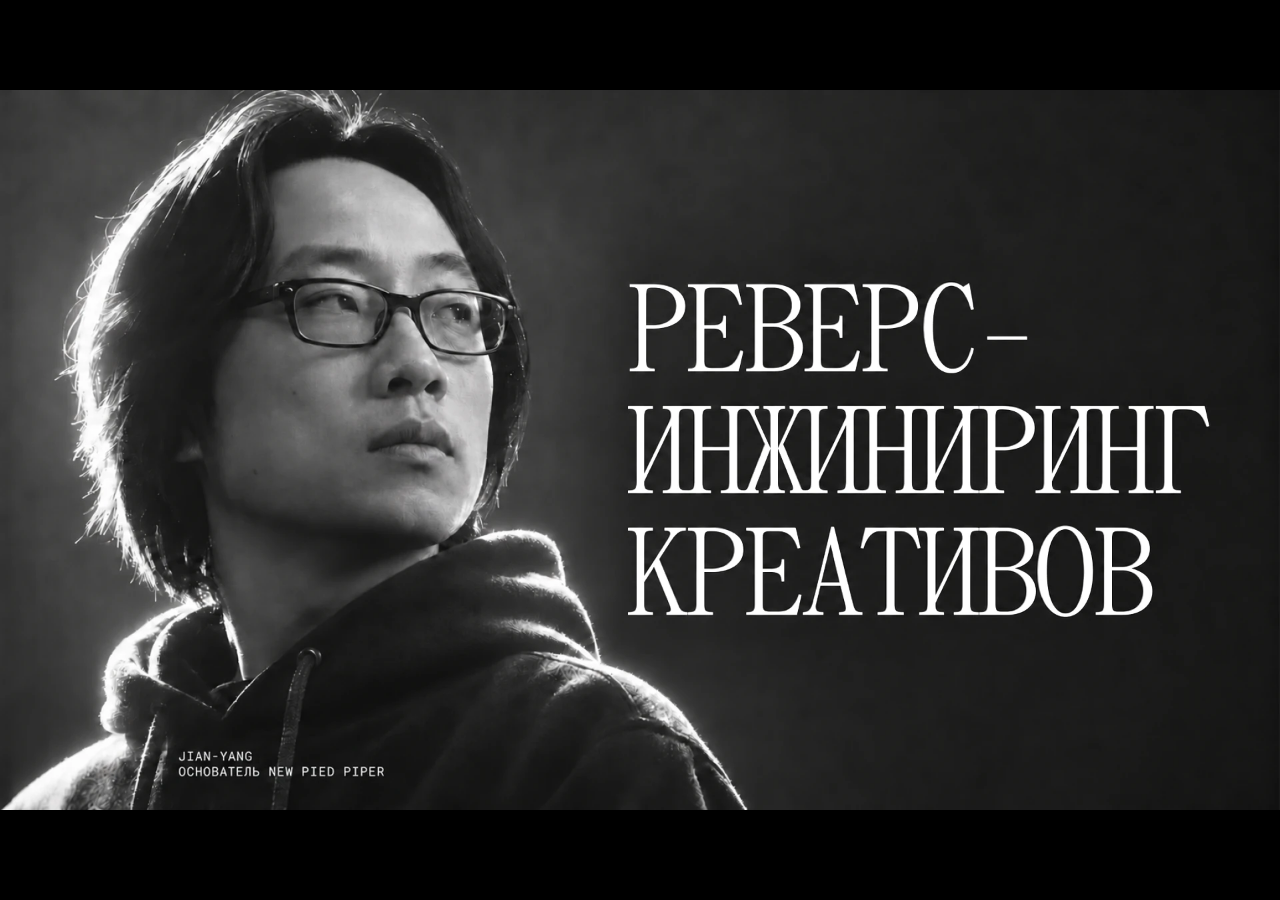
==== commit faf27b61: "Keep the original presentation on Pages and preload slide images" ====
--- a/index.html
+++ b/index.html
@@ -5,23 +5,28 @@
   <meta name="viewport" content="width=device-width, initial-scale=1">
   <title>Реверс-инжиниринг креативов</title>
   <link rel="icon" href="data:,">
-  <link rel="stylesheet" href="presentation.css?v=25">
+  <link rel="stylesheet" href="presentation.css?v=26">
   <link rel="stylesheet" href="intro.css?v=13">
   <link rel="stylesheet" href="assets/slide-10/vin-preview.css?v=5">
-  <script defer src="slides.js?v=34"></script>
+  <script defer src="slides.js?v=35"></script>
   <script defer src="assets/slide-10/gsap.min.js"></script>
   <script defer src="assets/slide-10/number-help-scene.js"></script>
   <script defer src="assets/slide-10/vin-preview.js?v=3"></script>
   <script defer src="assets/airbnb-storyboard/storyboard.js"></script>
-  <script defer src="intro.js?v=9"></script>
-  <script defer src="presentation.js?v=11"></script>
+  <script defer src="intro.js?v=10"></script>
+  <script defer src="presentation.js?v=12"></script>
 </head>
 <body>
   <main id="presentation" aria-label="Презентация">
     <div id="frame">
       <section id="slide" aria-label="Слайд" tabindex="-1">
         <div id="camera">
-          <img id="poster" alt="" draggable="false">
+          <img id="poster" alt="" draggable="false" fetchpriority="high">
+          <script>
+            if (!location.hash || location.hash === '#1') {
+              document.getElementById('poster').src = 'assets/slides/01.webp';
+            }
+          </script>
           <div id="media"></div>
           <div id="links"></div>
           <div id="build-content"></div>
@@ -32,10 +37,10 @@
   <template id="intro-badge-slide">
     <img class="intro-badge" src="assets/slide-02/badge.png" alt="Бейдж Никиты Мосолова" width="850" height="1080" draggable="false">
     <div class="intro-photo">
-      <img src="assets/slide-02/zoomlion-exhibition.png" alt="Экскаватор Zoomlion на выставке" width="1138" height="817" draggable="false">
-    </div>
-  </template>
-  <template id="intro-tools-slide">
+      <img src="assets/slide-02/zoomlion-exhibition.webp" alt="Экскаватор Zoomlion на выставке" width="1138" height="817" draggable="false">
+    </div>
+  </template>
+  <template id="intro-tools-slide" data-preload-images="assets/intro/2172.png assets/intro/mayonnaise.png">
     <div class="intro-tools">
       <button class="intro-tool intro-tool-stiletto" type="button" aria-label="Прокрутить иконку Stiletto">
         <span class="intro-tool-view" aria-hidden="true"><span class="intro-tool-art"></span></span>
@@ -55,7 +60,7 @@
       </button>
     </div>
   </template>
-  <template id="intro-recording-slide">
+  <template id="intro-recording-slide" data-preload-images="assets/intro/window-bar.png">
     <div class="intro-window">
       <div class="intro-window-bar" aria-hidden="true"></div>
       <video class="intro-recording" muted playsinline preload="auto" disablepictureinpicture aria-hidden="true"></video>
@@ -361,7 +366,7 @@
       </span>
     </h1>
   </template>
-  <template id="animation-flow-slide">
+  <template id="animation-flow-slide" data-preload-images="assets/slide-10/vin-tent-truck.png">
     <div class="animation-flow">
       <div class="approach-line flow-line-top" aria-hidden="true"></div>
       <ol class="approach-steps flow-top">
@@ -377,7 +382,7 @@
       <div class="flow-vin-slot" data-vin-slot></div>
     </div>
   </template>
-  <template id="vin-comparison-slide">
+  <template id="vin-comparison-slide" data-preload-images="assets/slide-10/vin-tent-truck.png">
     <div class="vin-comparison">
       <div class="vin-comparison-panel vin-comparison-reference">
         <video src="assets/vin-comparison/reference.mp4" poster="assets/vin-comparison/reference-poster.jpg" muted playsinline preload="auto" disablepictureinpicture aria-label="Референс с 60fps, активация карты"></video>
@@ -502,7 +507,7 @@
       </figure>
     </div>
   </template>
-  <template id="resource-board-slide">
+  <template id="resource-board-slide" data-preload-images="assets/slides/18.png">
     <div class="resource-board">
       <header class="resource-board-title" data-resource-focus="">
         <h1>Где смотреть анимации</h1>
@@ -533,7 +538,7 @@
       <div class="iteration-count-reel" aria-hidden="true"></div>
     </div>
   </template>
-  <template id="iteration-prompt-slide">
+  <template id="iteration-prompt-slide" data-preload-images="assets/slides/32.png">
     <div class="iteration-example">
       <div class="iteration-meme" aria-hidden="true"></div>
       <div class="iteration-input">
--- a/presentation.css
+++ b/presentation.css
@@ -15,11 +15,17 @@
   place-items: center;
 }
 
-#frame { position: relative; }
+#frame {
+  position: relative;
+  width: min(100vw, 177.7778vh);
+  aspect-ratio: 16 / 9;
+}
 
 #slide {
   position: absolute;
   inset: 0 auto auto 0;
+  width: 100%;
+  height: 100%;
   transform-origin: top left;
   overflow: hidden;
 }
@@ -502,7 +508,7 @@
   left: 379px;
   width: 10px;
   height: 11px;
-  background: url("assets/slides/01.png") -389px -999px no-repeat;
+  background: url("assets/slides/01.webp") -389px -999px no-repeat;
 }
 
 .reverse-engineering {
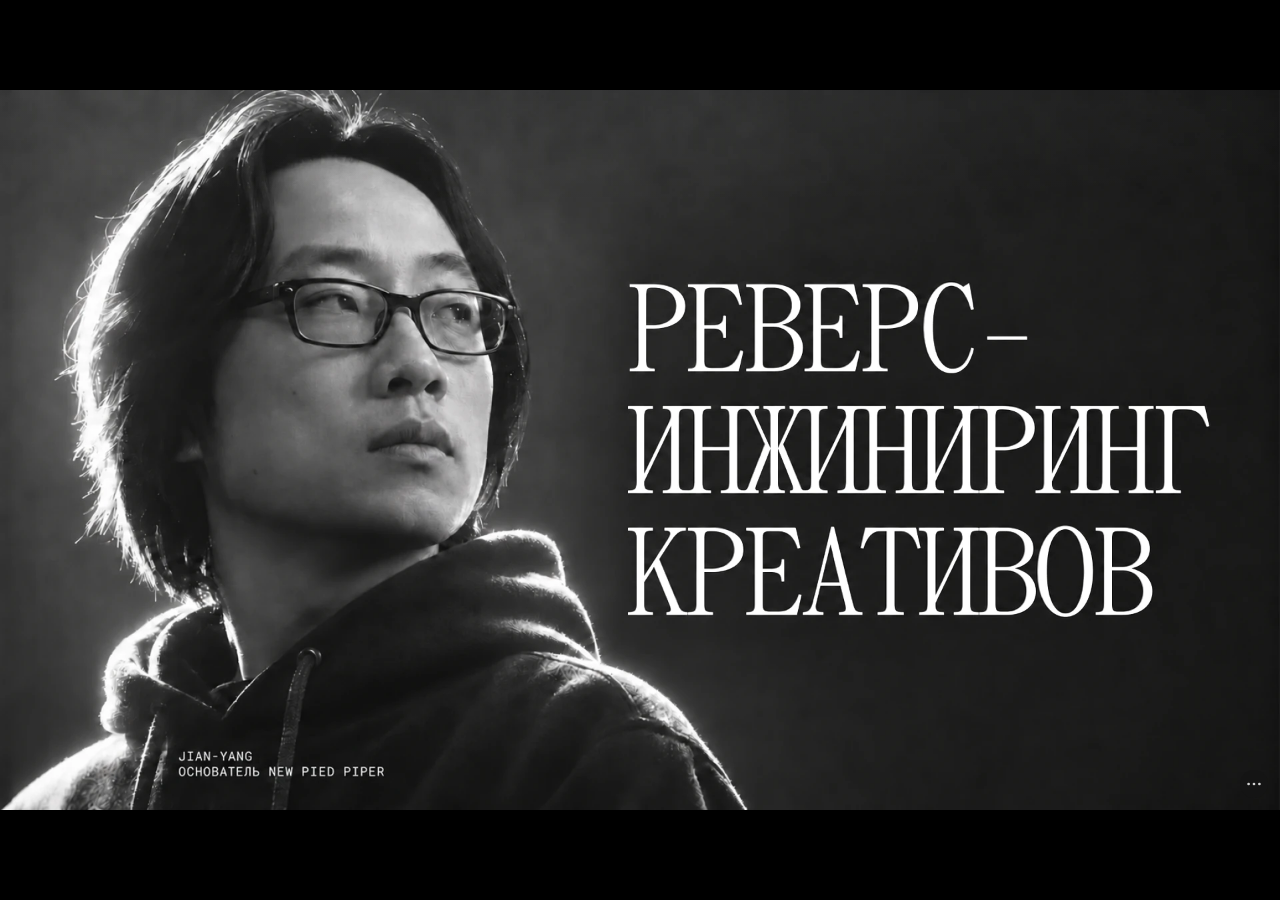
==== commit 533151f2: "Publish the latest CityDrive deck Co-Authored-By: Codex (GPT 6) <noreply@openai.com>" ====
--- a/index.html
+++ b/index.html
@@ -1,20 +1,20 @@
 <!doctype html>
-<html lang="ru">
+<html lang="ru" data-deck-view="public">
 <head>
   <meta charset="utf-8">
   <meta name="viewport" content="width=device-width, initial-scale=1">
   <title>Реверс-инжиниринг креативов</title>
   <link rel="icon" href="data:,">
-  <link rel="stylesheet" href="presentation.css?v=26">
-  <link rel="stylesheet" href="intro.css?v=13">
-  <link rel="stylesheet" href="assets/slide-10/vin-preview.css?v=5">
-  <script defer src="slides.js?v=35"></script>
+  <link rel="stylesheet" href="presentation.css?v=39">
+  <link rel="stylesheet" href="intro.css?v=14">
+  <link rel="stylesheet" href="assets/slide-10/vin-preview.css?v=9">
+  <script defer src="slides.js?v=47"></script>
   <script defer src="assets/slide-10/gsap.min.js"></script>
   <script defer src="assets/slide-10/number-help-scene.js"></script>
   <script defer src="assets/slide-10/vin-preview.js?v=3"></script>
   <script defer src="assets/airbnb-storyboard/storyboard.js"></script>
-  <script defer src="intro.js?v=10"></script>
-  <script defer src="presentation.js?v=12"></script>
+  <script defer src="intro.js?v=11"></script>
+  <script defer src="presentation.js?v=19"></script>
 </head>
 <body>
   <main id="presentation" aria-label="Презентация">
@@ -32,6 +32,24 @@
           <div id="build-content"></div>
         </div>
       </section>
+      <div class="slide-controls">
+        <button class="slide-control" id="restart-deck" data-restart-deck type="button" aria-label="В начало" title="В начало">
+          <svg viewBox="0 0 24 24" width="16" height="16" fill="none" stroke="currentColor" stroke-width="2" stroke-linecap="round" stroke-linejoin="round" aria-hidden="true">
+            <path d="M3 12a9 9 0 1 1 2.6 6.4M3 6v6h6"/>
+          </svg>
+        </button>
+        <div id="slide-number" aria-hidden="true"></div>
+        <details class="slide-menu">
+          <summary class="slide-control" aria-label="Действия со слайдами">
+            <svg viewBox="0 0 20 20" width="18" height="18" fill="currentColor" aria-hidden="true">
+              <circle cx="4" cy="10" r="1.5"/><circle cx="10" cy="10" r="1.5"/><circle cx="16" cy="10" r="1.5"/>
+            </svg>
+          </summary>
+          <div class="slide-menu-panel">
+            <button type="button" data-restart-deck>В начало</button>
+          </div>
+        </details>
+      </div>
     </div>
   </main>
   <template id="intro-badge-slide">
@@ -216,7 +234,7 @@
     </dl>
     <figure class="mcp-breakdown-preview">
       <video src="assets/ideas-references/airbnb-verification.mp4" poster="assets/ideas-references/airbnb-verification-poster.jpg"
-        width="800" height="800" muted playsinline preload="auto" disablepictureinpicture aria-label="Анимация карточки верификации Airbnb"></video>
+        width="800" height="800" muted playsinline loop preload="auto" disablepictureinpicture aria-label="Анимация карточки верификации Airbnb"></video>
       <figcaption>MCP</figcaption>
     </figure>
   </template>
@@ -241,10 +259,23 @@
       </dialog>
     </section>
   </template>
-  <template id="reference-takeaway-slide">
-    <section class="reference-takeaway">
-      <h1>Codex не&nbsp;понимает,<br>что тебе нужно</h1>
-      <p>Нерелевантные примеры из&nbsp;Mobbin<br>при&nbsp;поиске рефов</p>
+  <template id="ffmpeg-title-slide">
+    <img class="ffmpeg-title-art" src="assets/slides/5490-920.png" width="1920" height="1080" alt="FFmpeg">
+    <section class="ffmpeg-install" data-reveal-step="1" hidden aria-label="Пример установки FFmpeg">
+      <header class="codex-window-title">
+        <span class="codex-window-lights" aria-hidden="true"><i></i><i></i><i></i></span>
+        Терминал
+      </header>
+      <div class="ffmpeg-log">
+        <p class="ffmpeg-command"><span aria-hidden="true">$ </span><code>brew install ffmpeg</code></p>
+        <p data-log-delay="650"><b>==&gt;</b> Fetching downloads for: ffmpeg</p>
+        <p data-log-delay="1150"><b>==&gt;</b> Downloading ffmpeg</p>
+        <p data-log-delay="1850"><b>==&gt;</b> Installing ffmpeg</p>
+        <p data-log-delay="2350"><b>==&gt;</b> Pouring ffmpeg 8.0.1_4</p>
+        <p data-log-delay="2950">🍺  /opt/homebrew/Cellar/ffmpeg/8.0.1_4</p>
+        <p class="ffmpeg-command" data-log-delay="3500"><span aria-hidden="true">$ </span><code>ffmpeg -version</code></p>
+        <p data-log-delay="3850">ffmpeg version 8.0.1</p>
+      </div>
     </section>
   </template>
   <template id="pinned-context-transfer-slide">
@@ -335,12 +366,12 @@
           <p>Понять задачу автора, аудиторию и&nbsp;условия</p>
         </li>
         <li>
-          <h2>Приём</h2>
+          <h2>Разбор</h2>
           <p>Разобрать устройство решения и&nbsp;связи между&nbsp;частями</p>
         </li>
         <li>
           <h2>Переосмысление</h2>
-          <p>Применить приём к&nbsp;своей задаче и&nbsp;добавить свой смысл</p>
+          <p>Переосмыслить и&nbsp;адаптировать под&nbsp;условия задачи</p>
         </li>
         <li>
           <h2>Сборка</h2>
@@ -351,7 +382,7 @@
     </div>
   </template>
   <template id="creative-letter-slide">
-    <h1 class="creative-letter-title" aria-label="Реверс-инжиниринг креативов">
+    <h1 class="creative-letter-title" aria-label="Реверс-инжиниринг креативов при помощи AI!">
       <span class="creative-letter-lead" aria-hidden="true">Реверс-инжиниринг</span>
       <span class="creative-letter-word" aria-hidden="true">
         <span class="creative-letter" style="--index: 0; --accent: #baa4f1"><span class="creative-letter-turn" data-letter="К"></span></span>
@@ -363,6 +394,14 @@
         <span class="creative-letter" style="--index: 6; --accent: #7be1e1"><span class="creative-letter-turn" data-letter="В"></span></span>
         <span class="creative-letter" style="--index: 7; --accent: #f5d5a5"><span class="creative-letter-turn" data-letter="О"></span></span>
         <span class="creative-letter" style="--index: 8; --accent: #f487a4"><span class="creative-letter-turn" data-letter="В"></span></span>
+      </span>
+      <span class="creative-ai-caption" aria-hidden="true">
+        при помощи <span class="creative-ai-marks">
+          <span class="creative-ai-first">AI</span>
+          <img class="creative-ai-codex" src="assets/creative-title/codex.png" alt="" width="240" height="240">
+          <img class="creative-ai-claude" src="assets/creative-title/claude.png" alt="" width="240" height="240">
+          <span class="creative-ai-final">AI</span>
+        </span>!
       </span>
     </h1>
   </template>
@@ -385,7 +424,7 @@
   <template id="vin-comparison-slide" data-preload-images="assets/slide-10/vin-tent-truck.png">
     <div class="vin-comparison">
       <div class="vin-comparison-panel vin-comparison-reference">
-        <video src="assets/vin-comparison/reference.mp4" poster="assets/vin-comparison/reference-poster.jpg" muted playsinline preload="auto" disablepictureinpicture aria-label="Референс с 60fps, активация карты"></video>
+        <video muted playsinline preload="auto" disablepictureinpicture></video>
         <button class="vin-comparison-replay" type="button" data-comparison-replay="reference" aria-label="Повторить референс"></button>
       </div>
       <div class="vin-comparison-panel vin-comparison-rebuild">
@@ -494,18 +533,16 @@
     </section>
   </template>
   <template id="foundation-examples-slide">
-    <h1 class="foundation-title">Брать за&nbsp;основу то,<br>что уже есть</h1>
-    <div class="foundation-examples">
-      <figure>
+    <section class="conclusion">
+      <h1 class="conclusion-title">Опирайтесь на&nbsp;чужой опыт и&nbsp;разбирайте его</h1>
+      <div class="foundation-examples">
         <div class="foundation-example">
           <video src="assets/ideas-references/airbnb-verification.mp4" poster="assets/ideas-references/airbnb-verification-poster.jpg"
             muted playsinline preload="auto" disablepictureinpicture aria-label="Референс Airbnb"></video>
         </div>
-      </figure>
-      <figure>
         <div class="foundation-example foundation-vin-slot" data-vin-slot></div>
-      </figure>
-    </div>
+      </div>
+    </section>
   </template>
   <template id="resource-board-slide" data-preload-images="assets/slides/18.png">
     <div class="resource-board">
@@ -520,6 +557,17 @@
       <a class="qr-card" href="https://t.me/Save_mosolov_links_bot" target="_blank" rel="noopener noreferrer" aria-label="Бот с материалами в Telegram">
         <span class="qr-card-code"><img src="assets/telegram-qr/contacts-bot.png" alt="" width="520" height="520"></span>
       </a>
+    </section>
+  </template>
+  <template id="auction-chat-window-slide">
+    <section class="codex-window codex-context-window" aria-label="Чат «Аукцион» в Codex">
+      <header class="codex-window-title">
+        Codex
+        <span class="codex-window-lights" aria-hidden="true"><i>+</i><i>−</i><i>×</i></span>
+      </header>
+      <div class="codex-window-capture">
+        <img src="assets/auction-chat/context.png" alt="Промпт с контекстом и первый ответ в чате «Аукцион»" width="2266" height="1856">
+      </div>
     </section>
   </template>
   <template id="codex-window-slide">
@@ -546,14 +594,51 @@
       </div>
     </div>
   </template>
-  <template id="thinking-film-slide">
-    <div class="thinking-film" aria-hidden="true">
-      <div class="thinking-film-track">
-        <div class="thinking-film-group"><i></i><i></i><i></i></div>
-        <div class="thinking-film-group"><i></i><i></i><i></i></div>
-        <div class="thinking-film-group"><i></i><i></i><i></i></div>
-      </div>
-    </div>
+  <template id="reference-specifics-slide">
+    <section class="conclusion">
+      <h1 class="conclusion-title">Объясни себе, что берёшь из&nbsp;рефа</h1>
+      <div class="conclusion-reference-examples">
+        <figure>
+          <img src="assets/conclusions/avito-cards.webp" width="396" height="287" alt="">
+          <figcaption>Стиль карточек Авито</figcaption>
+        </figure>
+        <figure>
+          <img src="assets/conclusions/angle.webp" width="396" height="217" alt="">
+          <figcaption>Идея и ракурс</figcaption>
+        </figure>
+        <figure>
+          <img src="assets/conclusions/emotion.webp" width="396" height="234" alt="">
+          <figcaption>Идея эмоции</figcaption>
+        </figure>
+      </div>
+    </section>
+  </template>
+  <template id="thinking-film-slide" data-preload-images="assets/slides/42.png">
+    <section class="conclusion">
+      <h1 class="conclusion-title">Разберитесь в&nbsp;замысле, прежде чем повторять приём</h1>
+      <div class="thinking-film" aria-hidden="true">
+        <div class="thinking-film-track">
+          <div class="thinking-film-group"><i></i><i></i><i></i></div>
+          <div class="thinking-film-group"><i></i><i></i><i></i></div>
+          <div class="thinking-film-group"><i></i><i></i><i></i></div>
+        </div>
+      </div>
+    </section>
+  </template>
+  <template id="claude-artifact-slide">
+    <section class="conclusion">
+      <h1 class="conclusion-title">ИИ сейчас может всё</h1>
+      <div class="claude-artifact-window">
+        <header class="claude-artifact-bar">
+          <span class="codex-window-lights" aria-hidden="true"><i></i><i></i><i></i></span>
+          <a href="https://claude.ai/artifact/Cy2d8Vn63CnzCtonA1LSah" target="_blank" rel="noopener noreferrer"
+            aria-label="Открыть оригинал The Last Boring Slide в Claude">claude.ai</a>
+        </header>
+        <video src="assets/videos/claude-artifact.mp4?v=2" poster="assets/videos/claude-artifact-poster.webp"
+          width="1440" height="862" muted playsinline preload="auto" disablepictureinpicture
+          aria-label="Запись интерактивного артефакта The Last Boring Slide"></video>
+      </div>
+    </section>
   </template>
   <template id="contacts-slide">
     <section class="contacts-qr" aria-label="Канал и бот в Telegram">
@@ -568,7 +653,7 @@
     </section>
   </template>
   <template id="vin-player-slide">
-    <iframe class="deck-vin-player" src="assets/vin-player/index.html?view=deck&amp;v=3" title="Интерактивный плеер VIN"></iframe>
+    <iframe class="deck-vin-player" src="assets/vin-player/index.html?view=deck&amp;v=4" title="Интерактивный плеер VIN"></iframe>
   </template>
   <template id="motion-dictionary-slide">
     <iframe class="deck-motion-dictionary" src="assets/motion-dictionary/index.html?v=4&amp;view=deck&amp;autoscroll=0" title="Словарь движений" allow="clipboard-write"></iframe>
--- a/presentation.css
+++ b/presentation.css
@@ -19,6 +19,111 @@
   position: relative;
   width: min(100vw, 177.7778vh);
   aspect-ratio: 16 / 9;
+}
+
+#frame::after {
+  position: absolute;
+  inset: 0 0 auto;
+  height: 16%;
+  background: radial-gradient(ellipse 76% 100% at 50% 0%, rgb(226 237 255 / 11%), transparent);
+  opacity: .38;
+  pointer-events: none;
+  animation: slide-edge-glow 9.6s ease-in-out infinite;
+  content: "";
+}
+
+@keyframes slide-edge-glow {
+  0%, 100% { opacity: .28; }
+  32% { opacity: .72; }
+  62% { opacity: .4; }
+  78% { opacity: .55; }
+}
+
+.slide-controls {
+  --control-height: 28px;
+  position: absolute;
+  right: 12px;
+  bottom: 12px;
+  z-index: 1;
+  display: flex;
+  align-items: center;
+  gap: 4px;
+  pointer-events: none;
+}
+
+#slide-number, .slide-control {
+  border-radius: 6px;
+  background: rgb(0 0 0 / 80%);
+  color: #fff;
+}
+
+#slide-number {
+  padding: 4px 8px;
+  font: 14px / 20px ui-monospace, monospace;
+}
+
+.slide-control {
+  display: grid;
+  place-items: center;
+  width: var(--control-height);
+  height: var(--control-height);
+  padding: 0;
+  border: 0;
+  pointer-events: auto;
+  cursor: pointer;
+}
+
+.slide-control:hover { background: #303030; }
+.slide-controls :is(button, summary):focus-visible { outline: 2px solid #fff; outline-offset: 2px; }
+
+.slide-menu { position: relative; display: none; }
+:root[data-deck-view="public"] :is(#slide-number, #restart-deck) { display: none; }
+:root[data-deck-view="public"] .slide-menu { display: block; }
+
+.slide-menu summary {
+  list-style: none;
+  border-radius: 50%;
+  background: rgb(20 20 20 / 84%);
+  color: #d2d2d2;
+  transition: background-color 180ms ease-out, color 180ms ease-out;
+}
+
+.slide-menu summary::-webkit-details-marker { display: none; }
+.slide-menu summary svg { transition: transform 180ms ease-out; }
+.slide-menu[open] summary,
+.slide-menu summary:hover { background: #333; color: #fff; }
+.slide-menu summary:hover svg { transform: scale(1.14); }
+
+.slide-menu-panel {
+  position: absolute;
+  right: 0;
+  bottom: calc(100% + 8px);
+  padding: 4px;
+  border: 1px solid #363636;
+  border-radius: 10px;
+  background: #1e1e1e;
+  box-shadow: 0 6px 20px rgb(0 0 0 / 28%);
+  pointer-events: auto;
+}
+
+.slide-menu-panel button {
+  height: var(--control-height);
+  padding: 0 10px;
+  border: 0;
+  border-radius: 6px;
+  background: transparent;
+  color: #fff;
+  font: 14px / 20px system-ui, sans-serif;
+  white-space: nowrap;
+  cursor: pointer;
+}
+
+.slide-menu-panel button:hover { background: #343434; }
+
+@media (prefers-reduced-motion: reduce) {
+  #frame::after { animation: none; }
+  .slide-menu summary, .slide-menu summary svg { transition: none; }
+  .slide-menu summary:hover svg { transform: none; }
 }
 
 #slide {
@@ -297,18 +402,6 @@
   outline-offset: 5px;
 }
 
-#slide[data-figma-id="local:auction-chat"] { background: #141413; }
-
-#slide[data-figma-id="local:auction-chat"] #poster {
-  inset: 24px auto auto 50%;
-  width: 1256px;
-  height: 1048px;
-  transform: translateX(-50%);
-  object-fit: fill;
-  border: 2px solid #505254;
-  border-radius: 12px;
-}
-
 #slide[data-figma-id="5480:894"] { background: #141413; }
 
 #slide[data-figma-id="5480:894"] #poster {
@@ -565,6 +658,17 @@
 .mcp-breakdown-copy div {
   grid-template-columns: 212px minmax(0, 1fr);
   gap: 24px;
+}
+
+#build-content[data-focus="mcp-first-three"] .mcp-breakdown-copy > div:nth-child(n + 4),
+#build-content[data-focus="mcp-last-three"] .mcp-breakdown-copy > div:nth-child(-n + 3) {
+  opacity: .2;
+}
+
+#build-content[data-focus="mcp-animation"] .mcp-breakdown-copy > div { opacity: 0; }
+
+@media (prefers-reduced-motion: no-preference) {
+  #camera.camera-moving .mcp-breakdown-copy > div { transition: opacity 260ms ease-out; }
 }
 
 .mcp-breakdown-copy dt {
@@ -678,25 +782,6 @@
   cursor: pointer;
 }
 
-.reference-takeaway {
-  position: absolute;
-  top: 390px;
-  left: 44px;
-  width: 840px;
-  min-height: 220px;
-  background: #141413;
-  color: #cac9c6;
-  font: 32px / 40px "Deck Aeroport Mono", monospace;
-  text-transform: uppercase;
-}
-
-.reference-takeaway h1 {
-  margin: 0 0 20px;
-  font: 52px / 55px "Deck Aeroport Mono", monospace;
-}
-
-.reference-takeaway p { margin: 0; color: #fff; }
-
 .deck-vin-player {
   position: absolute;
   inset: 0;
@@ -736,6 +821,57 @@
 .codex-window-lights i { width: 16px; height: 16px; border-radius: 50%; background: #ff5f57; }
 .codex-window-lights i:nth-child(2) { background: #febc2e; }
 .codex-window-lights i:nth-child(3) { background: #28c840; }
+
+.ffmpeg-title-art {
+  position: absolute;
+  inset: 0;
+}
+
+.camera-moving .ffmpeg-title-art { transition: transform 400ms cubic-bezier(.22,.75,.22,1); }
+#build-content[data-focus="ffmpeg-install"] .ffmpeg-title-art { transform: translateY(-112px); }
+
+.ffmpeg-install {
+  position: absolute;
+  top: 552px;
+  inset-inline: 0;
+  width: 1584px;
+  min-height: 620px;
+  margin-inline: auto;
+  overflow: hidden;
+  border: 1px solid #454648;
+  border-radius: 20px;
+  background: #212223;
+  box-shadow: 0 16px 56px rgb(0 0 0 / 24%);
+}
+
+.ffmpeg-install.is-entering { animation: ffmpeg-install-in 400ms cubic-bezier(.22,.75,.22,1) both; }
+
+.ffmpeg-install .codex-window-title {
+  height: 56px;
+  background: #2b2c2d;
+  font-size: 24px;
+}
+
+.ffmpeg-log {
+  padding: 32px 48px;
+  color: #d4d7d6;
+  font: 32px / 48px ui-monospace, Menlo, monospace;
+}
+
+.ffmpeg-log p { margin: 0; }
+.ffmpeg-log b, .ffmpeg-command span { color: #8bc5a4; }
+.ffmpeg-command { color: #fff; }
+.ffmpeg-command code { font: inherit; }
+@keyframes ffmpeg-install-in {
+  from { opacity: 0; transform: translateY(32px); }
+  to { opacity: 1; transform: translateY(0); }
+}
+
+@media (prefers-reduced-motion: reduce) {
+  .camera-moving .ffmpeg-title-art { transition: none; }
+  .ffmpeg-install.is-entering { animation: none; }
+}
+
 .codex-window-capture { position: relative; overflow: hidden; }
 
 .codex-window-capture img {
@@ -744,6 +880,39 @@
   left: -756px;
   width: 3104px;
   max-width: none;
+}
+
+.codex-context-window {
+  --window-offset: 0px;
+  inset: 100px 328px auto;
+  height: 1088px;
+  border-radius: 24px 24px 0 0;
+  animation: intro-window-in 760ms cubic-bezier(.24, .84, .28, 1) both;
+}
+
+.codex-context-window .codex-window-lights { left: auto; right: 24px; }
+
+.codex-context-window .codex-window-lights i {
+  display: grid;
+  width: 20px;
+  height: 20px;
+  place-items: center;
+  color: #282321;
+  font: 700 14px / 1 system-ui, sans-serif;
+}
+
+.codex-context-window .codex-window-lights i:first-child { background: #28c840; }
+.codex-context-window .codex-window-lights i:last-child { background: #ff5f57; }
+
+.codex-context-window .codex-window-capture img {
+  position: static;
+  display: block;
+  width: 100%;
+  height: auto;
+}
+
+@media (prefers-reduced-motion: reduce) {
+  .codex-context-window { animation: none; }
 }
 
 .iteration-count {
@@ -831,32 +1000,35 @@
 .iteration-caret { display: inline-block; width: 3px; height: 1em; vertical-align: -.12em; background: #fff; }
 .is-typed .iteration-caret { visibility: hidden; }
 
-.foundation-title {
-  position: absolute;
-  top: 50%;
-  left: 48px;
-  margin: 0;
-  transform: translateY(-50%);
-  color: #f8f6f2;
+.conclusion {
+  position: absolute;
+  inset: 120px 64px 52px;
+  display: grid;
+  grid-template-rows: auto minmax(0, 1fr);
+  justify-items: center;
+  gap: 40px;
+}
+
+.conclusion-title {
+  margin: 0;
+  color: #fff;
   font: 52px / 56px "Deck Aeroport Mono", monospace;
+  text-align: center;
+  text-wrap: balance;
   text-transform: uppercase;
 }
 
 .foundation-examples {
-  position: absolute;
-  inset: 0 0 0 920px;
-  display: grid;
-  grid-template-columns: 656px;
-  place-content: center;
+  display: grid;
+  width: 1680px;
+  height: min(100%, 808px);
+  grid-template-columns: repeat(2, minmax(0, 1fr));
+  align-self: center;
   gap: 24px;
-  background: #141413;
-}
-
-.foundation-examples figure { margin: 0; }
+}
 
 .foundation-example {
   position: relative;
-  height: 488px;
   overflow: hidden;
   border-radius: 40px;
   background: #232425;
@@ -871,47 +1043,115 @@
 }
 
 .foundation-vin-slot .deck-vin {
-  top: 16px;
+  top: 176px;
   left: 50%;
-  transform: translateX(-50%) scale(.64);
+  transform: translateX(-50%) scale(1.18);
   transform-origin: top center;
 }
 
+.conclusion-reference-examples {
+  display: grid;
+  width: 1680px;
+  grid-template-columns: repeat(3, minmax(0, 1fr));
+  align-self: center;
+  gap: 24px;
+  color: #fff;
+}
+
+.conclusion-reference-examples figure { margin: 0; }
+
+.conclusion-reference-examples img {
+  display: block;
+  width: 100%;
+  height: 356px;
+  object-fit: cover;
+  border-radius: 24px;
+}
+
+.conclusion-reference-examples figcaption {
+  margin-top: 20px;
+  font: 28px / 36px "Deck Aeroport Mono", monospace;
+  text-align: center;
+  text-transform: uppercase;
+}
+
 .thinking-film {
-  position: absolute;
-  inset: 0 auto 0 1336px;
-  width: 304px;
-  display: grid;
-  justify-items: center;
-  overflow: hidden;
-  background: #141413;
+  width: 1680px;
+  align-self: center;
+  overflow: hidden;
+  border-radius: 16px;
 }
 
 .thinking-film-track {
-  align-self: start;
-  width: 232px;
-  border-inline: 1px solid #343434;
+  display: flex;
+  width: max-content;
+  border-block: 1px solid #343434;
   background:
-    repeating-linear-gradient(#141413 0 12px, transparent 12px 30px) 8px 0 / 8px 100% no-repeat,
-    repeating-linear-gradient(#141413 0 12px, transparent 12px 30px) calc(100% - 8px) 0 / 8px 100% no-repeat,
+    repeating-linear-gradient(90deg, #141413 0 16px, transparent 16px 36px) 0 12px / 100% 12px no-repeat,
+    repeating-linear-gradient(90deg, #141413 0 16px, transparent 16px 36px) 0 calc(100% - 12px) / 100% 12px no-repeat,
     #242424;
   animation: thinking-film-roll 23s linear infinite;
 }
 
-.thinking-film-group { display: grid; justify-items: center; }
+.thinking-film-group {
+  display: flex;
+  flex: none;
+  gap: 32px;
+  padding: 40px 32px 40px 0;
+}
+
 .thinking-film-group i {
-  width: 165px;
-  height: 204px;
-  margin-block: 18px;
-  background: url("assets/slides/42.png") -1404px -190px / 1920px 1080px no-repeat;
-}
-
-.thinking-film-group i:nth-child(2) { background-position-y: -434px; }
-.thinking-film-group i:nth-child(3) { background-position-y: -678px; }
+  width: 412px;
+  height: 508px;
+  background: url("assets/slides/42.png") -3510px -475px / 4800px 2700px no-repeat;
+}
+
+.thinking-film-group i:nth-child(2) { background-position-y: -1085px; }
+.thinking-film-group i:nth-child(3) { background-position-y: -1695px; }
 
 @keyframes thinking-film-roll {
-  from { transform: translateY(calc(-100% / 3)); }
-  to { transform: translateY(0); }
+  to { transform: translateX(calc(-100% / 3)); }
+}
+
+.claude-artifact-window {
+  --window-offset: 0px;
+  width: 1392px;
+  align-self: start;
+  translate: 0 40px;
+  overflow: hidden;
+  border-radius: 24px;
+  background: #181818;
+  box-shadow: 0 0 0 1px rgb(255 255 255 / 10%), 0 24px 64px rgb(0 0 0 / 24%);
+  animation: intro-window-in 760ms cubic-bezier(.24, .84, .28, 1) both;
+}
+
+.claude-artifact-bar {
+  position: relative;
+  display: grid;
+  height: 48px;
+  place-items: center;
+  background: #303030;
+}
+
+.claude-artifact-bar a {
+  display: grid;
+  width: 528px;
+  height: 32px;
+  place-items: center;
+  border-radius: 8px;
+  background: #414141;
+  color: #fff;
+  font: 18px / 24px system-ui, sans-serif;
+  text-decoration: none;
+}
+
+.claude-artifact-bar a:hover { background: #505050; }
+.claude-artifact-bar a:focus-visible { outline: 2px solid #fff; outline-offset: 2px; }
+
+.claude-artifact-window video {
+  display: block;
+  width: 100%;
+  height: auto;
 }
 
 .contacts-qr .qr-card-code::after {
@@ -923,7 +1163,7 @@
   content: "";
 }
 
-.contacts-qr .qr-card:nth-child(2) .qr-card-code::after { animation-delay: 1.15s; }
+.contacts-qr .qr-card:nth-child(2) .qr-card-code::after { animation-delay: 2.9s; }
 
 @keyframes contacts-glare {
   0% { transform: translateX(-100%); }
@@ -931,7 +1171,7 @@
 }
 
 @media (prefers-reduced-motion: reduce) {
-  .iteration-count-reel, .thinking-film-track, .contacts-qr .qr-card-code::after, .deck-motion-dictionary { animation: none; }
+  .iteration-count-reel, .thinking-film-track, .claude-artifact-window, .contacts-qr .qr-card-code::after, .deck-motion-dictionary { animation: none; }
   .contacts-qr .qr-card-code::after { display: none; }
   .iteration-meme { transition: none; }
 }
--- a/intro.css
+++ b/intro.css
@@ -224,6 +224,53 @@
   to { transform: translateY(-12px) rotateX(180deg); }
 }
 
+.creative-ai-caption {
+  display: flex;
+  align-items: center;
+  gap: 8px;
+  height: 96px;
+  font: 56px / 64px "Deck Aeroport Mono", monospace;
+  text-transform: none;
+  animation: creative-ai-appear 280ms 2.48s ease-out both;
+}
+
+.creative-ai-marks {
+  position: relative;
+  width: 88px;
+  height: 88px;
+  perspective: 280px;
+}
+
+.creative-ai-marks > * {
+  position: absolute;
+  inset: 0;
+  display: grid;
+  width: 100%;
+  height: 100%;
+  place-items: center;
+  object-fit: contain;
+}
+
+.creative-ai-first { animation: creative-ai-out 360ms 3.48s ease-in-out both; }
+.creative-ai-codex { animation: creative-ai-in 360ms 3.48s ease-in-out both, creative-ai-out 360ms 4.84s ease-in-out forwards; }
+.creative-ai-claude { animation: creative-ai-in 360ms 4.84s ease-in-out both, creative-ai-out 360ms 6.20s ease-in-out forwards; }
+.creative-ai-final { animation: creative-ai-in 360ms 6.20s ease-in-out both; }
+
+@keyframes creative-ai-appear {
+  from { opacity: 0; transform: translateY(16px); }
+  to { opacity: 1; transform: translateY(0); }
+}
+
+@keyframes creative-ai-in {
+  0%, 45% { opacity: 0; transform: rotateX(85deg); }
+  100% { opacity: 1; transform: rotateX(0deg); }
+}
+
+@keyframes creative-ai-out {
+  0% { opacity: 1; transform: rotateX(0deg); }
+  55%, 100% { opacity: 0; transform: rotateX(-85deg); }
+}
+
 .pinned-transfer {
   position: absolute;
   inset: 0;
@@ -885,6 +932,8 @@
   .intro-badge, .intro-window[data-depth], .intro-window.is-retreating { animation: none; }
   .intro-photo::after { transition: none; }
   .creative-letter-turn { animation: none; transform: translateY(-12px) rotateX(180deg); }
+  .creative-ai-caption, .creative-ai-first { animation: none; }
+  .creative-ai-marks > :not(.creative-ai-first) { display: none; }
   .pinned-transfer :is(.pinned-transfer-origin, .pinned-transfer-target, .pinned-transfer-flight) { display: none; }
   .pinned-transfer-file { animation: none; }
   .eye-gaze-iris { transition: none; }
--- a/assets/slide-10/vin-preview.css
+++ b/assets/slide-10/vin-preview.css
@@ -29,13 +29,14 @@
 .animation-flow .flow-top { top: 204px; }
 .animation-flow .flow-bottom { top: 722px; }
 .animation-flow .flow-bottom h2 { white-space: nowrap; }
-.animation-flow .flow-line-top { left: 66px; top: 219px; width: 1854px; }
-.animation-flow .flow-line-bottom { left: 0; top: 737px; width: 1293px; }
+.animation-flow .approach-line { left: -64px; width: 2272px; }
+.animation-flow .flow-line-top { top: 219px; }
+.animation-flow .flow-line-bottom { top: 737px; }
 
 .flow-line-bottom::after {
   position: absolute;
   top: -15px;
-  right: -16px;
+  left: 1341px;
   width: 32px;
   height: 32px;
   background: #5b5b5a;
@@ -283,6 +284,17 @@
   height: 782px;
 }
 
+.vin-comparison[data-reference-fit="contain"] .vin-comparison-reference { background: #000; }
+
+.vin-comparison[data-reference-fit] .vin-comparison-reference video {
+  inset: 0;
+  width: 100%;
+  height: 100%;
+  object-fit: contain;
+}
+
+.vin-comparison[data-reference-fit="cover"] .vin-comparison-reference video { object-fit: cover; }
+
 .vin-comparison-vin {
   position: absolute;
   top: 45px;
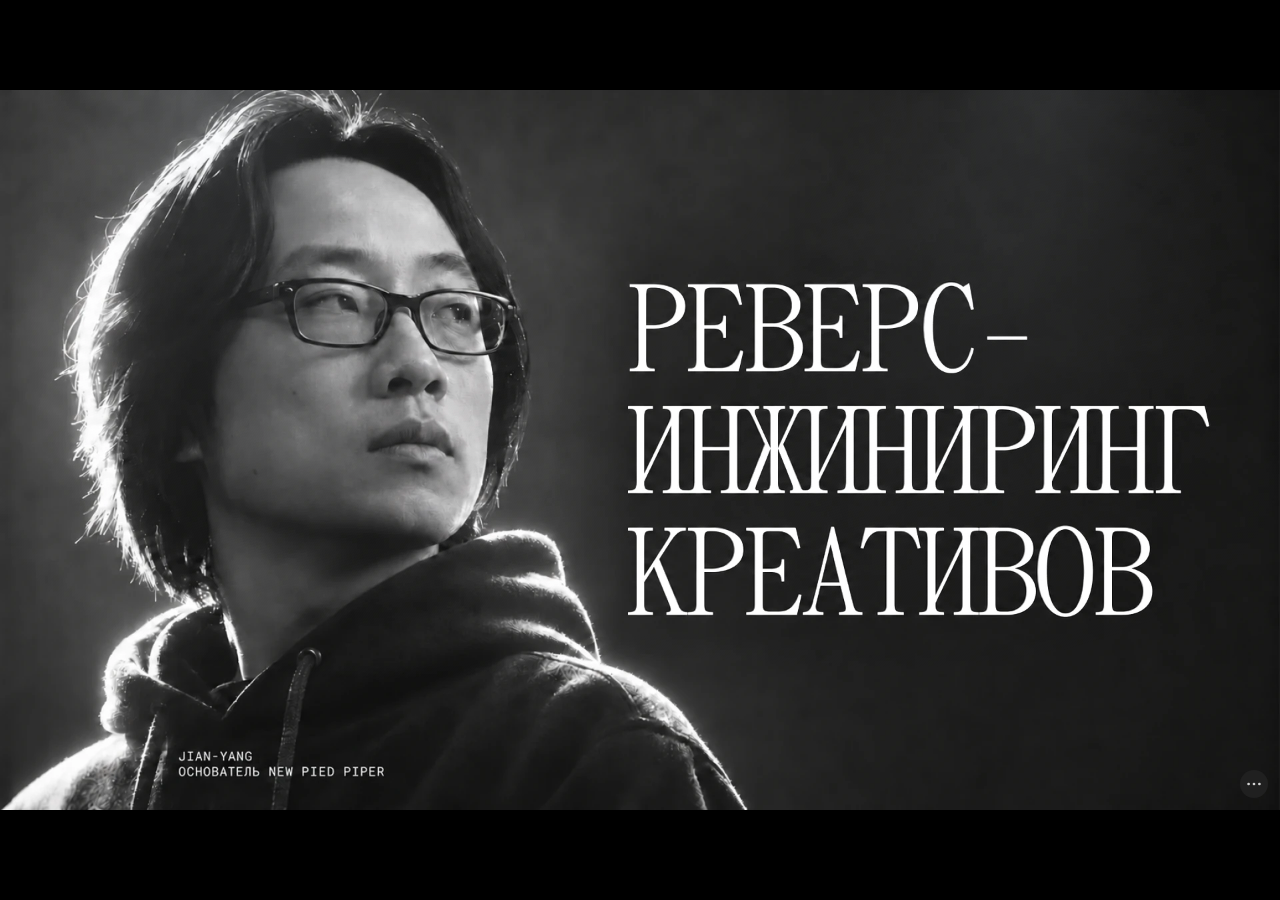
==== commit 85534ca9: "Publish refined CityDrive transitions" ====
--- a/index.html
+++ b/index.html
@@ -5,16 +5,17 @@
   <meta name="viewport" content="width=device-width, initial-scale=1">
   <title>Реверс-инжиниринг креативов</title>
   <link rel="icon" href="data:,">
-  <link rel="stylesheet" href="presentation.css?v=39">
-  <link rel="stylesheet" href="intro.css?v=14">
+  <link rel="stylesheet" href="presentation.css?v=49">
+  <link rel="stylesheet" href="intro.css?v=15">
   <link rel="stylesheet" href="assets/slide-10/vin-preview.css?v=9">
-  <script defer src="slides.js?v=47"></script>
+  <script defer src="slides.js?v=54"></script>
   <script defer src="assets/slide-10/gsap.min.js"></script>
   <script defer src="assets/slide-10/number-help-scene.js"></script>
   <script defer src="assets/slide-10/vin-preview.js?v=3"></script>
   <script defer src="assets/airbnb-storyboard/storyboard.js"></script>
   <script defer src="intro.js?v=11"></script>
-  <script defer src="presentation.js?v=19"></script>
+  <script defer src="presentation.js?v=28"></script>
+  <script defer src="spotlights.js?v=2"></script>
 </head>
 <body>
   <main id="presentation" aria-label="Презентация">
@@ -32,23 +33,28 @@
           <div id="build-content"></div>
         </div>
       </section>
+      <div class="slide-lighting" aria-hidden="true"></div>
       <div class="slide-controls">
-        <button class="slide-control" id="restart-deck" data-restart-deck type="button" aria-label="В начало" title="В начало">
-          <svg viewBox="0 0 24 24" width="16" height="16" fill="none" stroke="currentColor" stroke-width="2" stroke-linecap="round" stroke-linejoin="round" aria-hidden="true">
-            <path d="M3 12a9 9 0 1 1 2.6 6.4M3 6v6h6"/>
+        <button class="slide-menu-trigger slide-control" type="button" aria-label="Действия со слайдами"
+          aria-expanded="false" aria-controls="slide-menu-panel" title="Действия со слайдами">
+          <svg viewBox="0 0 20 20" width="18" height="18" fill="currentColor" aria-hidden="true">
+            <circle cx="4" cy="10" r="1.5"/><circle cx="10" cy="10" r="1.5"/><circle cx="16" cy="10" r="1.5"/>
           </svg>
         </button>
-        <div id="slide-number" aria-hidden="true"></div>
-        <details class="slide-menu">
-          <summary class="slide-control" aria-label="Действия со слайдами">
-            <svg viewBox="0 0 20 20" width="18" height="18" fill="currentColor" aria-hidden="true">
-              <circle cx="4" cy="10" r="1.5"/><circle cx="10" cy="10" r="1.5"/><circle cx="16" cy="10" r="1.5"/>
+        <div class="slide-menu-panel" id="slide-menu-panel" inert>
+          <span id="slide-number" aria-hidden="true"></span>
+          <button class="slide-control" id="restart-deck" type="button" aria-label="В начало" title="В начало">
+            <svg viewBox="0 0 24 24" width="16" height="16" fill="none" stroke="currentColor" stroke-width="2" stroke-linecap="round" stroke-linejoin="round" aria-hidden="true">
+              <path d="M3 12a9 9 0 1 1 2.6 6.4M3 6v6h6"/>
             </svg>
-          </summary>
-          <div class="slide-menu-panel">
-            <button type="button" data-restart-deck>В начало</button>
-          </div>
-        </details>
+          </button>
+          <button class="slide-control" id="deck-fullscreen" type="button" aria-label="На весь экран" title="На весь экран">
+            <svg viewBox="0 0 24 24" width="16" height="16" fill="none" stroke="currentColor" stroke-width="2" stroke-linecap="round" stroke-linejoin="round" aria-hidden="true">
+              <path class="fullscreen-enter" d="M9 4H4v5m11-5h5v5M4 15v5h5m11-5v5h-5"/>
+              <path class="fullscreen-exit" d="M4 9h5V4m6 0v5h5M4 15h5v5m6 0v-5h5"/>
+            </svg>
+          </button>
+        </div>
       </div>
     </div>
   </main>
@@ -398,7 +404,7 @@
       <span class="creative-ai-caption" aria-hidden="true">
         при помощи <span class="creative-ai-marks">
           <span class="creative-ai-first">AI</span>
-          <img class="creative-ai-codex" src="assets/creative-title/codex.png" alt="" width="240" height="240">
+          <img class="creative-ai-codex" src="assets/creative-title/codex.png?v=2" alt="" width="320" height="320">
           <img class="creative-ai-claude" src="assets/creative-title/claude.png" alt="" width="240" height="240">
           <span class="creative-ai-final">AI</span>
         </span>!
@@ -583,7 +589,10 @@
   </template>
   <template id="iteration-count-slide">
     <div class="iteration-count" role="img" aria-label="47 итераций">
-      <div class="iteration-count-reel" aria-hidden="true"></div>
+      <span class="iteration-count-tens" aria-hidden="true">0</span>
+      <div class="iteration-count-ones" aria-hidden="true">
+        <div class="iteration-count-reel"></div>
+      </div>
     </div>
   </template>
   <template id="iteration-prompt-slide" data-preload-images="assets/slides/32.png">
@@ -642,14 +651,20 @@
   </template>
   <template id="contacts-slide">
     <section class="contacts-qr" aria-label="Канал и бот в Telegram">
-      <a class="qr-card" href="https://clck.ru/3MMG27" target="_blank" rel="noopener noreferrer">
-        <span class="qr-card-code"><img src="assets/telegram-qr/contacts-channel.png" alt="" width="520" height="520"></span>
-        <span>Уютный ТГ</span>
-      </a>
-      <a class="qr-card" href="https://t.me/Save_mosolov_links_bot" target="_blank" rel="noopener noreferrer">
-        <span class="qr-card-code"><img src="assets/telegram-qr/contacts-bot.png" alt="" width="520" height="520"></span>
-        <span>Бот с&nbsp;материалами</span>
-      </a>
+      <div class="contacts-item">
+        <a class="qr-card" href="https://clck.ru/3MMG27" target="_blank" rel="noopener noreferrer">
+          <span class="qr-card-code"><img src="assets/telegram-qr/contacts-channel.png" alt="" width="520" height="520"></span>
+          <span>Уютный ТГ</span>
+        </a>
+        <p class="contacts-note">Мемы, приколы, угары, работы</p>
+      </div>
+      <div class="contacts-item">
+        <a class="qr-card" href="https://t.me/Save_mosolov_links_bot" target="_blank" rel="noopener noreferrer">
+          <span class="qr-card-code"><img src="assets/telegram-qr/contacts-bot.png" alt="" width="520" height="520"></span>
+          <span>Бот с&nbsp;материалами</span>
+        </a>
+        <p class="contacts-note">Ссылки, плеер</p>
+      </div>
     </section>
   </template>
   <template id="vin-player-slide">
--- a/presentation.css
+++ b/presentation.css
@@ -1,4 +1,6 @@
 * { box-sizing: border-box; }
+
+:root { --deck-background: #141413; }
 
 html, body {
   margin: 0;
@@ -19,24 +21,49 @@
   position: relative;
   width: min(100vw, 177.7778vh);
   aspect-ratio: 16 / 9;
-}
-
-#frame::after {
-  position: absolute;
-  inset: 0 0 auto;
-  height: 16%;
-  background: radial-gradient(ellipse 76% 100% at 50% 0%, rgb(226 237 255 / 11%), transparent);
-  opacity: .38;
+  background: var(--deck-background);
+}
+
+.slide-lighting {
+  position: absolute;
+  inset: 0;
+  overflow: hidden;
   pointer-events: none;
-  animation: slide-edge-glow 9.6s ease-in-out infinite;
+  mask-image: linear-gradient(#000, rgb(0 0 0 / 56%) 38%, transparent 90%);
+}
+
+.slide-lighting[data-renderer="webgl"] { mask-image: none; }
+.slide-lighting[data-renderer="webgl"]::before,
+.slide-lighting[data-renderer="webgl"]::after { display: none; }
+.slide-lighting canvas { display: none; width: 100%; height: 100%; }
+.slide-lighting[data-renderer="webgl"] canvas { display: block; }
+
+.slide-lighting::before,
+.slide-lighting::after {
+  position: absolute;
+  top: -41%;
+  width: 34%;
+  height: 144%;
+  background: radial-gradient(ellipse, rgb(225 234 246 / 17%), rgb(215 227 244 / 9%) 28%, rgb(211 226 244 / 3%) 47%, transparent 72%);
+  transform-origin: 50% 25%;
+  opacity: .54;
+  animation: slide-spotlight 10.8s ease-in-out infinite;
   content: "";
 }
 
-@keyframes slide-edge-glow {
-  0%, 100% { opacity: .28; }
-  32% { opacity: .72; }
-  62% { opacity: .4; }
-  78% { opacity: .55; }
+.slide-lighting::before { left: 0; transform: rotate(-22deg); }
+.slide-lighting::after {
+  right: 0;
+  transform: rotate(22deg);
+  animation-duration: 13.6s;
+  animation-delay: -3.2s;
+}
+
+@keyframes slide-spotlight {
+  0%, 100% { opacity: .48; }
+  31% { opacity: .70; }
+  58% { opacity: .52; }
+  80% { opacity: .61; }
 }
 
 .slide-controls {
@@ -45,22 +72,19 @@
   right: 12px;
   bottom: 12px;
   z-index: 1;
-  display: flex;
-  align-items: center;
-  gap: 4px;
-  pointer-events: none;
-}
-
-#slide-number, .slide-control {
-  border-radius: 6px;
-  background: rgb(0 0 0 / 80%);
   color: #fff;
 }
 
 #slide-number {
-  padding: 4px 8px;
-  font: 14px / 20px ui-monospace, monospace;
-}
+  align-self: center;
+  padding: 0 8px;
+  color: #ddd;
+  white-space: nowrap;
+  font: 12px / var(--control-height) ui-monospace, monospace;
+  font-variant-numeric: tabular-nums;
+}
+
+:root[data-deck-view="public"] #slide-number { display: none; }
 
 .slide-control {
   display: grid;
@@ -69,61 +93,61 @@
   height: var(--control-height);
   padding: 0;
   border: 0;
-  pointer-events: auto;
+  border-radius: 50%;
+  background: transparent;
+  color: inherit;
   cursor: pointer;
 }
 
-.slide-control:hover { background: #303030; }
-.slide-controls :is(button, summary):focus-visible { outline: 2px solid #fff; outline-offset: 2px; }
-
-.slide-menu { position: relative; display: none; }
-:root[data-deck-view="public"] :is(#slide-number, #restart-deck) { display: none; }
-:root[data-deck-view="public"] .slide-menu { display: block; }
-
-.slide-menu summary {
-  list-style: none;
-  border-radius: 50%;
-  background: rgb(20 20 20 / 84%);
+.slide-control:focus-visible { outline: 2px solid #fff; outline-offset: 2px; }
+.slide-control:hover { background: #393939; }
+
+.slide-menu-trigger {
+  position: relative;
+  z-index: 1;
+  background: #202020;
   color: #d2d2d2;
   transition: background-color 180ms ease-out, color 180ms ease-out;
 }
 
-.slide-menu summary::-webkit-details-marker { display: none; }
-.slide-menu summary svg { transition: transform 180ms ease-out; }
-.slide-menu[open] summary,
-.slide-menu summary:hover { background: #333; color: #fff; }
-.slide-menu summary:hover svg { transform: scale(1.14); }
+.slide-menu-trigger svg { transition: transform 180ms ease-out; }
+.slide-menu-trigger[aria-expanded="true"] { background: #262626; color: #fff; }
+.slide-menu-trigger:hover svg { transform: scale(1.12); }
 
 .slide-menu-panel {
   position: absolute;
+  top: 0;
   right: 0;
-  bottom: calc(100% + 8px);
-  padding: 4px;
-  border: 1px solid #363636;
-  border-radius: 10px;
-  background: #1e1e1e;
-  box-shadow: 0 6px 20px rgb(0 0 0 / 28%);
+  display: flex;
+  align-items: center;
+  padding: 0 var(--control-height) 0 2px;
+  border-radius: 999px;
+  background: #262626;
+  box-shadow: 0 4px 16px rgb(0 0 0 / 24%);
+  opacity: 0;
+  visibility: hidden;
+  pointer-events: none;
+  transform: scaleX(.28);
+  transform-origin: right center;
+  transition: transform 200ms cubic-bezier(.2,.7,.25,1), opacity 160ms ease-out, visibility 0s 200ms;
+}
+
+.slide-menu-trigger[aria-expanded="true"] + .slide-menu-panel {
+  opacity: 1;
+  visibility: visible;
   pointer-events: auto;
-}
-
-.slide-menu-panel button {
-  height: var(--control-height);
-  padding: 0 10px;
-  border: 0;
-  border-radius: 6px;
-  background: transparent;
-  color: #fff;
-  font: 14px / 20px system-ui, sans-serif;
-  white-space: nowrap;
-  cursor: pointer;
-}
-
-.slide-menu-panel button:hover { background: #343434; }
+  transform: scaleX(1);
+  transition-delay: 0s;
+}
+
+.fullscreen-exit,
+:fullscreen .fullscreen-enter { display: none; }
+:fullscreen .fullscreen-exit { display: inline; }
 
 @media (prefers-reduced-motion: reduce) {
-  #frame::after { animation: none; }
-  .slide-menu summary, .slide-menu summary svg { transition: none; }
-  .slide-menu summary:hover svg { transform: none; }
+  .slide-lighting::before, .slide-lighting::after { animation: none; }
+  .slide-menu-trigger, .slide-menu-trigger svg, .slide-menu-panel { transition: none; }
+  .slide-menu-trigger:hover svg { transform: none; }
 }
 
 #slide {
@@ -133,6 +157,109 @@
   height: 100%;
   transform-origin: top left;
   overflow: hidden;
+}
+
+#slide:focus { outline: 0; }
+
+:root[data-deck-transition="vertical"] {
+  view-transition-name: none;
+  --slide-from: 100%;
+  --slide-to: -100%;
+}
+
+:root[data-slide-direction="from-top"] {
+  --slide-from: -100%;
+  --slide-to: 100%;
+}
+
+:root:is([data-slide-direction="down-then-in"], [data-slide-direction="down-then-fade"]) {
+  --slide-to: 100%;
+}
+
+[data-slide-direction] #slide { view-transition-name: deck-slide; }
+[data-slide-direction] .slide-lighting { view-transition-name: deck-lighting; }
+[data-slide-direction] .slide-controls { view-transition-name: deck-controls; }
+
+#slide[data-vertical-entry] .intro-window[data-depth="0"],
+#slide[data-vertical-entry] .codex-context-window { animation: none; }
+
+:root[data-slide-direction]::view-transition { pointer-events: none; }
+::view-transition-group(deck-slide) { overflow: clip; z-index: 0; }
+::view-transition-group(deck-lighting) { z-index: 1; }
+::view-transition-group(deck-controls) { z-index: 2; }
+
+::view-transition-group(deck-lighting),
+::view-transition-group(deck-controls),
+::view-transition-new(deck-lighting),
+::view-transition-new(deck-controls) { animation: none; mix-blend-mode: normal; }
+
+::view-transition-old(deck-lighting),
+::view-transition-old(deck-controls) { display: none; }
+
+::view-transition-old(deck-slide) {
+  animation: deck-slide-out 540ms cubic-bezier(.28,.66,.24,1) both;
+  mix-blend-mode: normal;
+}
+
+::view-transition-new(deck-slide) {
+  animation: deck-slide-in 540ms cubic-bezier(.28,.66,.24,1) both;
+  mix-blend-mode: normal;
+}
+
+:root:is([data-slide-direction="down-then-in"], [data-slide-direction="down-then-fade"])::view-transition-old(deck-slide) {
+  animation-duration: 380ms;
+}
+
+:root[data-slide-direction="down-then-in"]::view-transition-new(deck-slide) {
+  animation-duration: 440ms;
+  animation-delay: 380ms;
+}
+
+:root[data-slide-direction="fade-in-place"]::view-transition-old(deck-slide) {
+  animation: deck-slide-fade-out 280ms ease-in-out both;
+}
+
+:root[data-slide-direction="fade-in-place"]::view-transition-new(deck-slide) {
+  animation: deck-slide-fade-in 320ms 280ms ease-out both;
+}
+
+:root[data-slide-direction="down-then-fade"]::view-transition-new(deck-slide) {
+  animation: deck-slide-fade-in 320ms 380ms ease-out both;
+}
+
+:root[data-slide-direction="crossfade"]::view-transition-old(deck-slide) {
+  animation: deck-slide-fade-out 260ms ease-in-out both;
+}
+
+:root[data-slide-direction="crossfade"]::view-transition-new(deck-slide) {
+  animation: deck-slide-fade-in 260ms ease-in-out both;
+}
+
+@keyframes deck-slide-out {
+  to { transform: translateY(var(--slide-to)); }
+}
+
+@keyframes deck-slide-in {
+  from { transform: translateY(var(--slide-from)); }
+}
+
+@keyframes deck-slide-fade-out {
+  to { opacity: 0; }
+}
+
+@keyframes deck-slide-fade-in {
+  from { opacity: 0; }
+}
+
+#slide[data-figma-id="66:79"] #poster { animation: toyota-drive-in 960ms cubic-bezier(.18,.66,.24,1) both; }
+
+@keyframes toyota-drive-in {
+  from { transform: translateX(-1584px); }
+  to { transform: translateX(0); }
+}
+
+@media (prefers-reduced-motion: reduce) {
+  #slide[data-figma-id="66:79"] #poster { animation: none; }
 }
 
 #camera, #poster, #media, #links, #build-content {
@@ -402,8 +529,6 @@
   outline-offset: 5px;
 }
 
-#slide[data-figma-id="5480:894"] { background: #141413; }
-
 #slide[data-figma-id="5480:894"] #poster {
   inset: 94px auto auto 131px;
   width: 1658px;
@@ -508,6 +633,30 @@
 .contacts-qr {
   grid-auto-flow: column;
   gap: 120px;
+}
+
+.contacts-item {
+  display: grid;
+  justify-items: center;
+  gap: 20px;
+}
+
+.contacts-qr .qr-card { gap: 28px; }
+
+.contacts-note {
+  margin: 0;
+  padding: 14px 24px;
+  border: 1px solid #484847;
+  border-radius: 16px;
+  background: #232322;
+  font: 28px / 36px "Deck Golos Text", sans-serif;
+  animation: contacts-note-in 420ms 650ms cubic-bezier(.22,.75,.22,1) both;
+}
+
+.contacts-item:nth-child(2) .contacts-note { animation-delay: 830ms; }
+
+@keyframes contacts-note-in {
+  from { opacity: 0; transform: translateY(10px); }
 }
 
 .qr-card {
@@ -919,23 +1068,34 @@
   --count-line: 720px;
   position: absolute;
   inset: 0;
+  display: flex;
+  align-items: center;
+  justify-content: center;
   overflow: hidden;
   color: #f8f6f2;
   text-align: center;
   font: 400 400px / var(--count-line) "Deck Panama Monospace", Georgia, serif;
 }
 
+.iteration-count-tens,
+.iteration-count-ones { width: 1ch; }
+
+.iteration-count-ones {
+  position: relative;
+  height: 100%;
+  overflow: hidden;
+}
+
 .iteration-count-reel {
   position: absolute;
   top: calc(50% - var(--count-line) / 2);
   inset-inline: 0;
-  animation: iteration-count-roll 5s linear both;
 }
 
 .iteration-count-reel span { display: block; height: var(--count-line); }
 
-.iteration-count::before,
-.iteration-count::after {
+.iteration-count-ones::before,
+.iteration-count-ones::after {
   position: absolute;
   inset-inline: 0;
   z-index: 1;
@@ -947,16 +1107,8 @@
   content: "";
 }
 
-.iteration-count::before { top: 0; mask-image: linear-gradient(#000, transparent); }
-.iteration-count::after { bottom: 0; mask-image: linear-gradient(transparent, #000); }
-
-@keyframes iteration-count-roll {
-  0%, 4% {
-    transform: translateY(calc(-100% + var(--count-line)));
-    animation-timing-function: cubic-bezier(.16, .63, .44, 1);
-  }
-  to { transform: translateY(0); }
-}
+.iteration-count-ones::before { top: 0; mask-image: linear-gradient(#000, transparent); }
+.iteration-count-ones::after { bottom: 0; mask-image: linear-gradient(transparent, #000); }
 
 .iteration-example {
   position: absolute;
@@ -1163,7 +1315,7 @@
   content: "";
 }
 
-.contacts-qr .qr-card:nth-child(2) .qr-card-code::after { animation-delay: 2.9s; }
+.contacts-item:nth-child(2) .qr-card-code::after { animation-delay: 2.9s; }
 
 @keyframes contacts-glare {
   0% { transform: translateX(-100%); }
@@ -1171,7 +1323,7 @@
 }
 
 @media (prefers-reduced-motion: reduce) {
-  .iteration-count-reel, .thinking-film-track, .claude-artifact-window, .contacts-qr .qr-card-code::after, .deck-motion-dictionary { animation: none; }
+  .thinking-film-track, .claude-artifact-window, .contacts-note, .contacts-qr .qr-card-code::after, .deck-motion-dictionary { animation: none; }
   .contacts-qr .qr-card-code::after { display: none; }
   .iteration-meme { transition: none; }
 }
--- a/intro.css
+++ b/intro.css
@@ -553,8 +553,6 @@
 }
 
 /* Register the second Figma export against the cab and wheels of the first. */
-#slide[data-figma-id="5466:2181"] { background: #141413; }
-
 #slide[data-figma-id="5466:2181"] #poster {
   transform-origin: top left;
   transform: matrix(.99342, 0, 0, .99401, -43.41, 44.56);
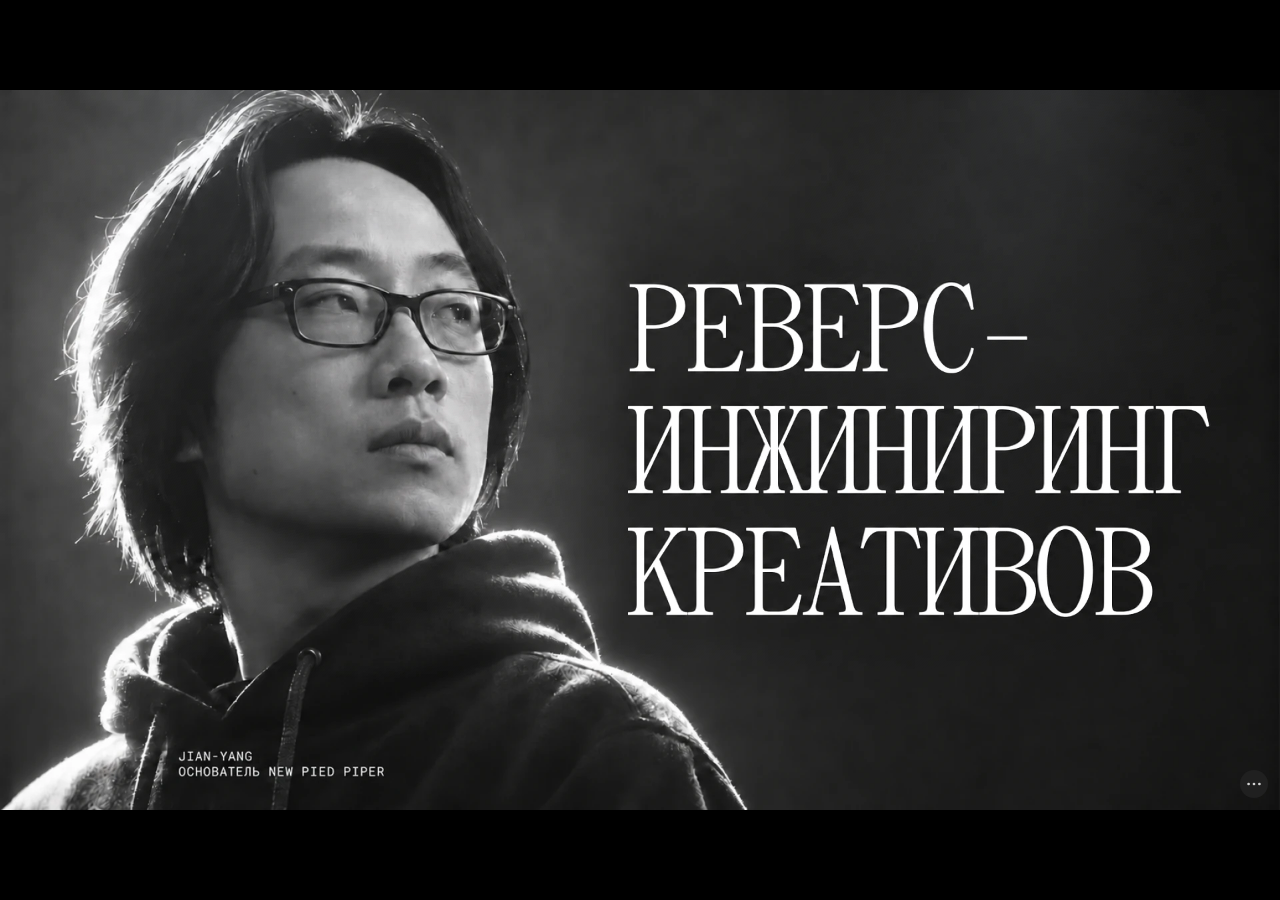
==== commit 1133cc5d: "Remove extra labels from the contacts slide" ====
--- a/index.html
+++ b/index.html
@@ -5,7 +5,7 @@
   <meta name="viewport" content="width=device-width, initial-scale=1">
   <title>Реверс-инжиниринг креативов</title>
   <link rel="icon" href="data:,">
-  <link rel="stylesheet" href="presentation.css?v=49">
+  <link rel="stylesheet" href="presentation.css?v=50">
   <link rel="stylesheet" href="intro.css?v=15">
   <link rel="stylesheet" href="assets/slide-10/vin-preview.css?v=9">
   <script defer src="slides.js?v=54"></script>
@@ -651,20 +651,14 @@
   </template>
   <template id="contacts-slide">
     <section class="contacts-qr" aria-label="Канал и бот в Telegram">
-      <div class="contacts-item">
-        <a class="qr-card" href="https://clck.ru/3MMG27" target="_blank" rel="noopener noreferrer">
-          <span class="qr-card-code"><img src="assets/telegram-qr/contacts-channel.png" alt="" width="520" height="520"></span>
-          <span>Уютный ТГ</span>
-        </a>
-        <p class="contacts-note">Мемы, приколы, угары, работы</p>
-      </div>
-      <div class="contacts-item">
-        <a class="qr-card" href="https://t.me/Save_mosolov_links_bot" target="_blank" rel="noopener noreferrer">
-          <span class="qr-card-code"><img src="assets/telegram-qr/contacts-bot.png" alt="" width="520" height="520"></span>
-          <span>Бот с&nbsp;материалами</span>
-        </a>
-        <p class="contacts-note">Ссылки, плеер</p>
-      </div>
+      <a class="qr-card" href="https://clck.ru/3MMG27" target="_blank" rel="noopener noreferrer">
+        <span class="qr-card-code"><img src="assets/telegram-qr/contacts-channel.png" alt="" width="520" height="520"></span>
+        <span>Уютный ТГ</span>
+      </a>
+      <a class="qr-card" href="https://t.me/Save_mosolov_links_bot" target="_blank" rel="noopener noreferrer">
+        <span class="qr-card-code"><img src="assets/telegram-qr/contacts-bot.png" alt="" width="520" height="520"></span>
+        <span>Бот с&nbsp;материалами</span>
+      </a>
     </section>
   </template>
   <template id="vin-player-slide">
--- a/presentation.css
+++ b/presentation.css
@@ -635,30 +635,6 @@
   gap: 120px;
 }
 
-.contacts-item {
-  display: grid;
-  justify-items: center;
-  gap: 20px;
-}
-
-.contacts-qr .qr-card { gap: 28px; }
-
-.contacts-note {
-  margin: 0;
-  padding: 14px 24px;
-  border: 1px solid #484847;
-  border-radius: 16px;
-  background: #232322;
-  font: 28px / 36px "Deck Golos Text", sans-serif;
-  animation: contacts-note-in 420ms 650ms cubic-bezier(.22,.75,.22,1) both;
-}
-
-.contacts-item:nth-child(2) .contacts-note { animation-delay: 830ms; }
-
-@keyframes contacts-note-in {
-  from { opacity: 0; transform: translateY(10px); }
-}
-
 .qr-card {
   display: grid;
   justify-items: center;
@@ -1315,7 +1291,7 @@
   content: "";
 }
 
-.contacts-item:nth-child(2) .qr-card-code::after { animation-delay: 2.9s; }
+.contacts-qr .qr-card:nth-child(2) .qr-card-code::after { animation-delay: 2.9s; }
 
 @keyframes contacts-glare {
   0% { transform: translateX(-100%); }
@@ -1323,7 +1299,7 @@
 }
 
 @media (prefers-reduced-motion: reduce) {
-  .thinking-film-track, .claude-artifact-window, .contacts-note, .contacts-qr .qr-card-code::after, .deck-motion-dictionary { animation: none; }
+  .thinking-film-track, .claude-artifact-window, .contacts-qr .qr-card-code::after, .deck-motion-dictionary { animation: none; }
   .contacts-qr .qr-card-code::after { display: none; }
   .iteration-meme { transition: none; }
 }
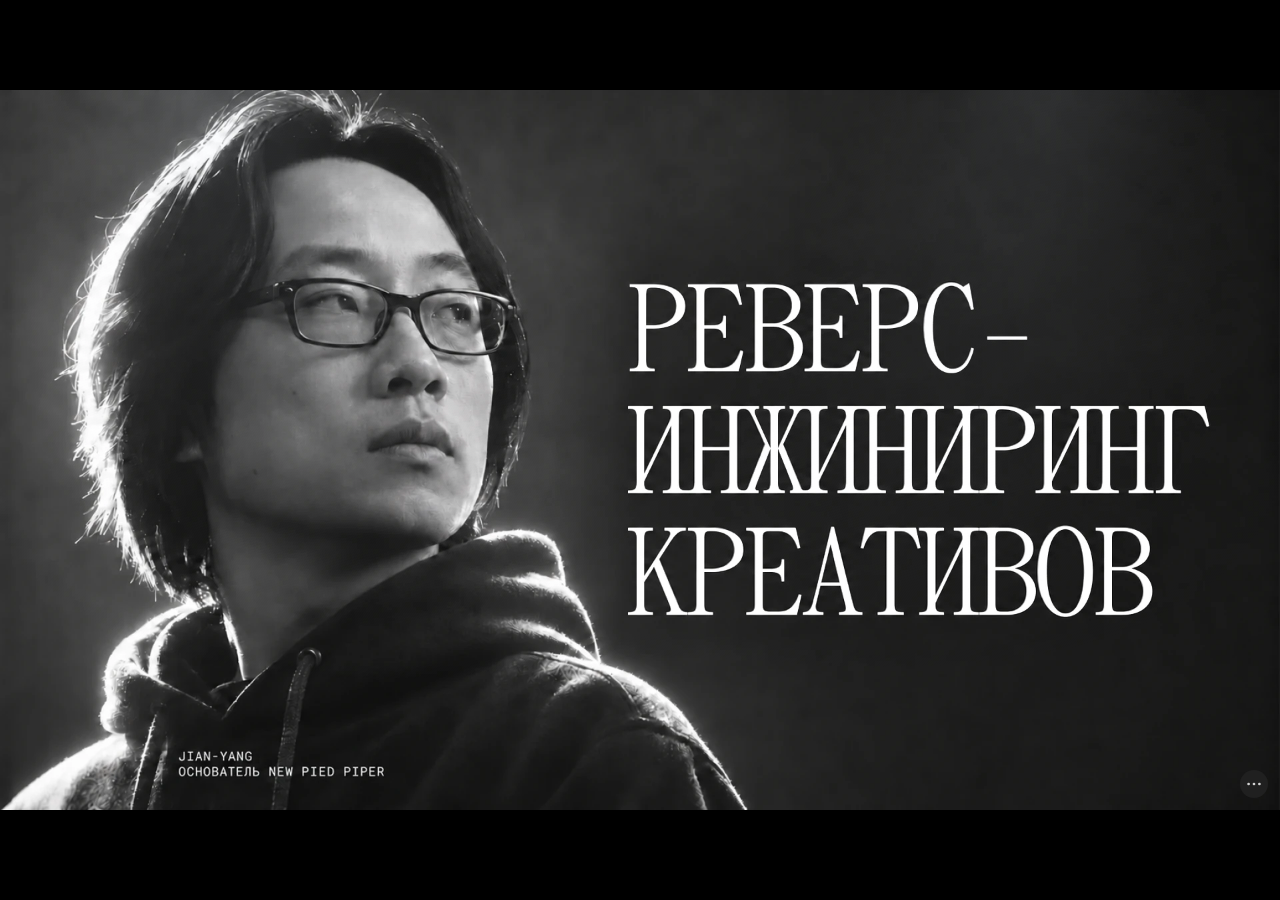
==== commit b84713e8: "Preload recordings for slides three and four" ====
--- a/index.html
+++ b/index.html
@@ -13,11 +13,12 @@
   <script defer src="assets/slide-10/number-help-scene.js"></script>
   <script defer src="assets/slide-10/vin-preview.js?v=3"></script>
   <script defer src="assets/airbnb-storyboard/storyboard.js"></script>
-  <script defer src="intro.js?v=11"></script>
-  <script defer src="presentation.js?v=28"></script>
+  <script defer src="intro.js?v=13"></script>
+  <script defer src="presentation.js?v=29"></script>
   <script defer src="spotlights.js?v=2"></script>
 </head>
 <body>
+  <div id="intro-recording-buffer" hidden></div>
   <main id="presentation" aria-label="Презентация">
     <div id="frame">
       <section id="slide" aria-label="Слайд" tabindex="-1">
